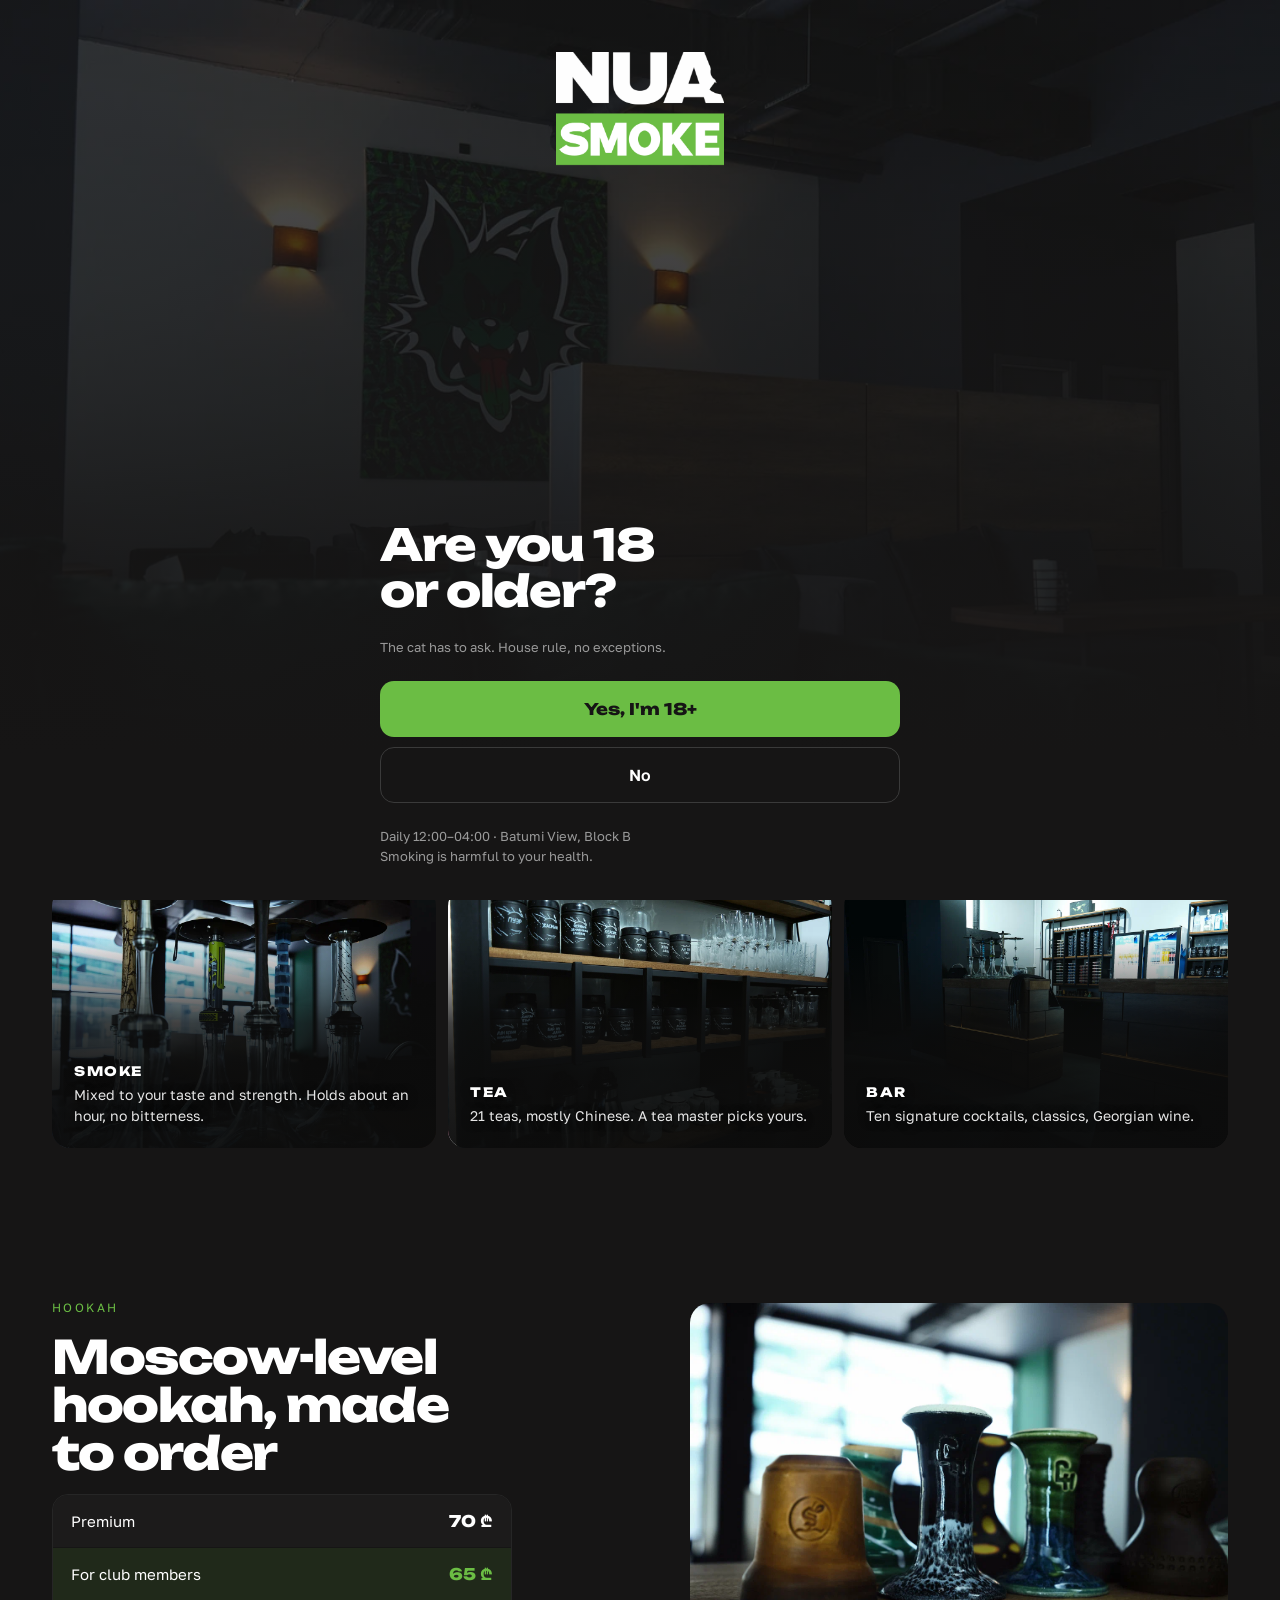
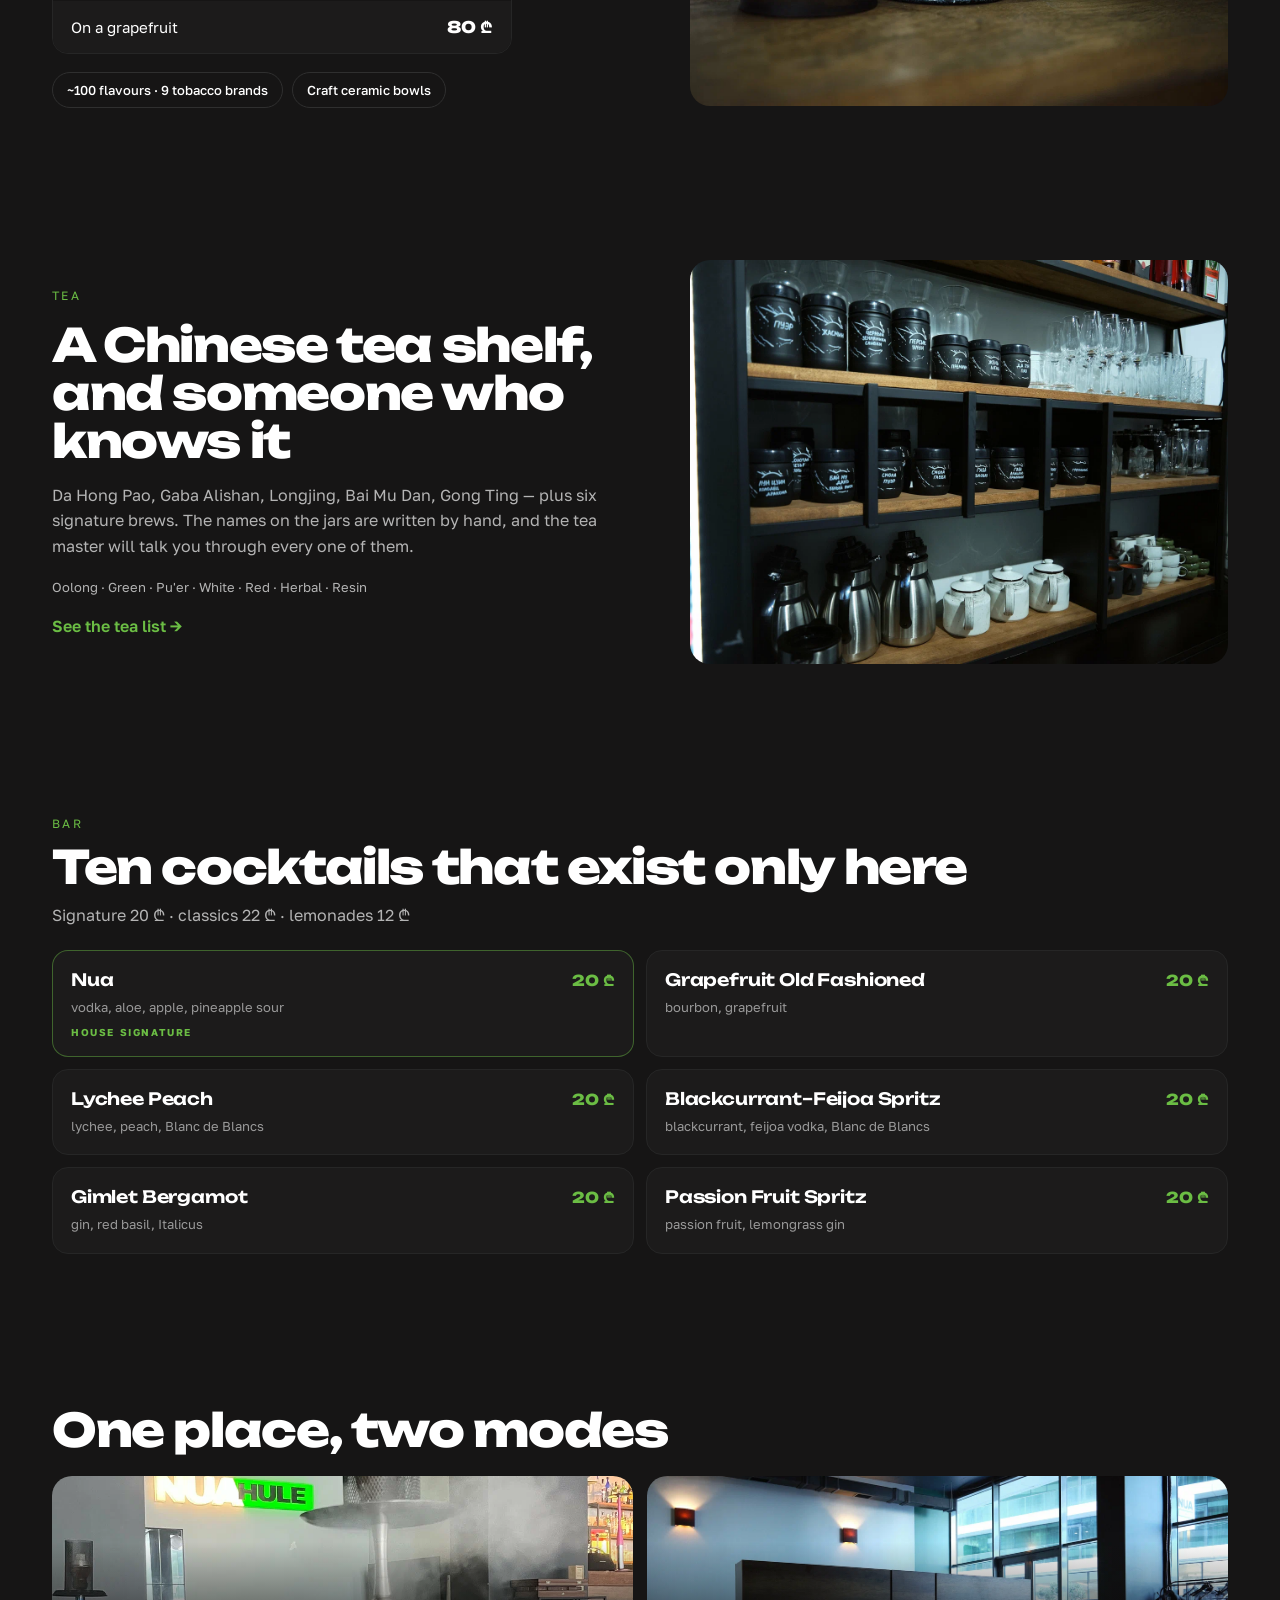
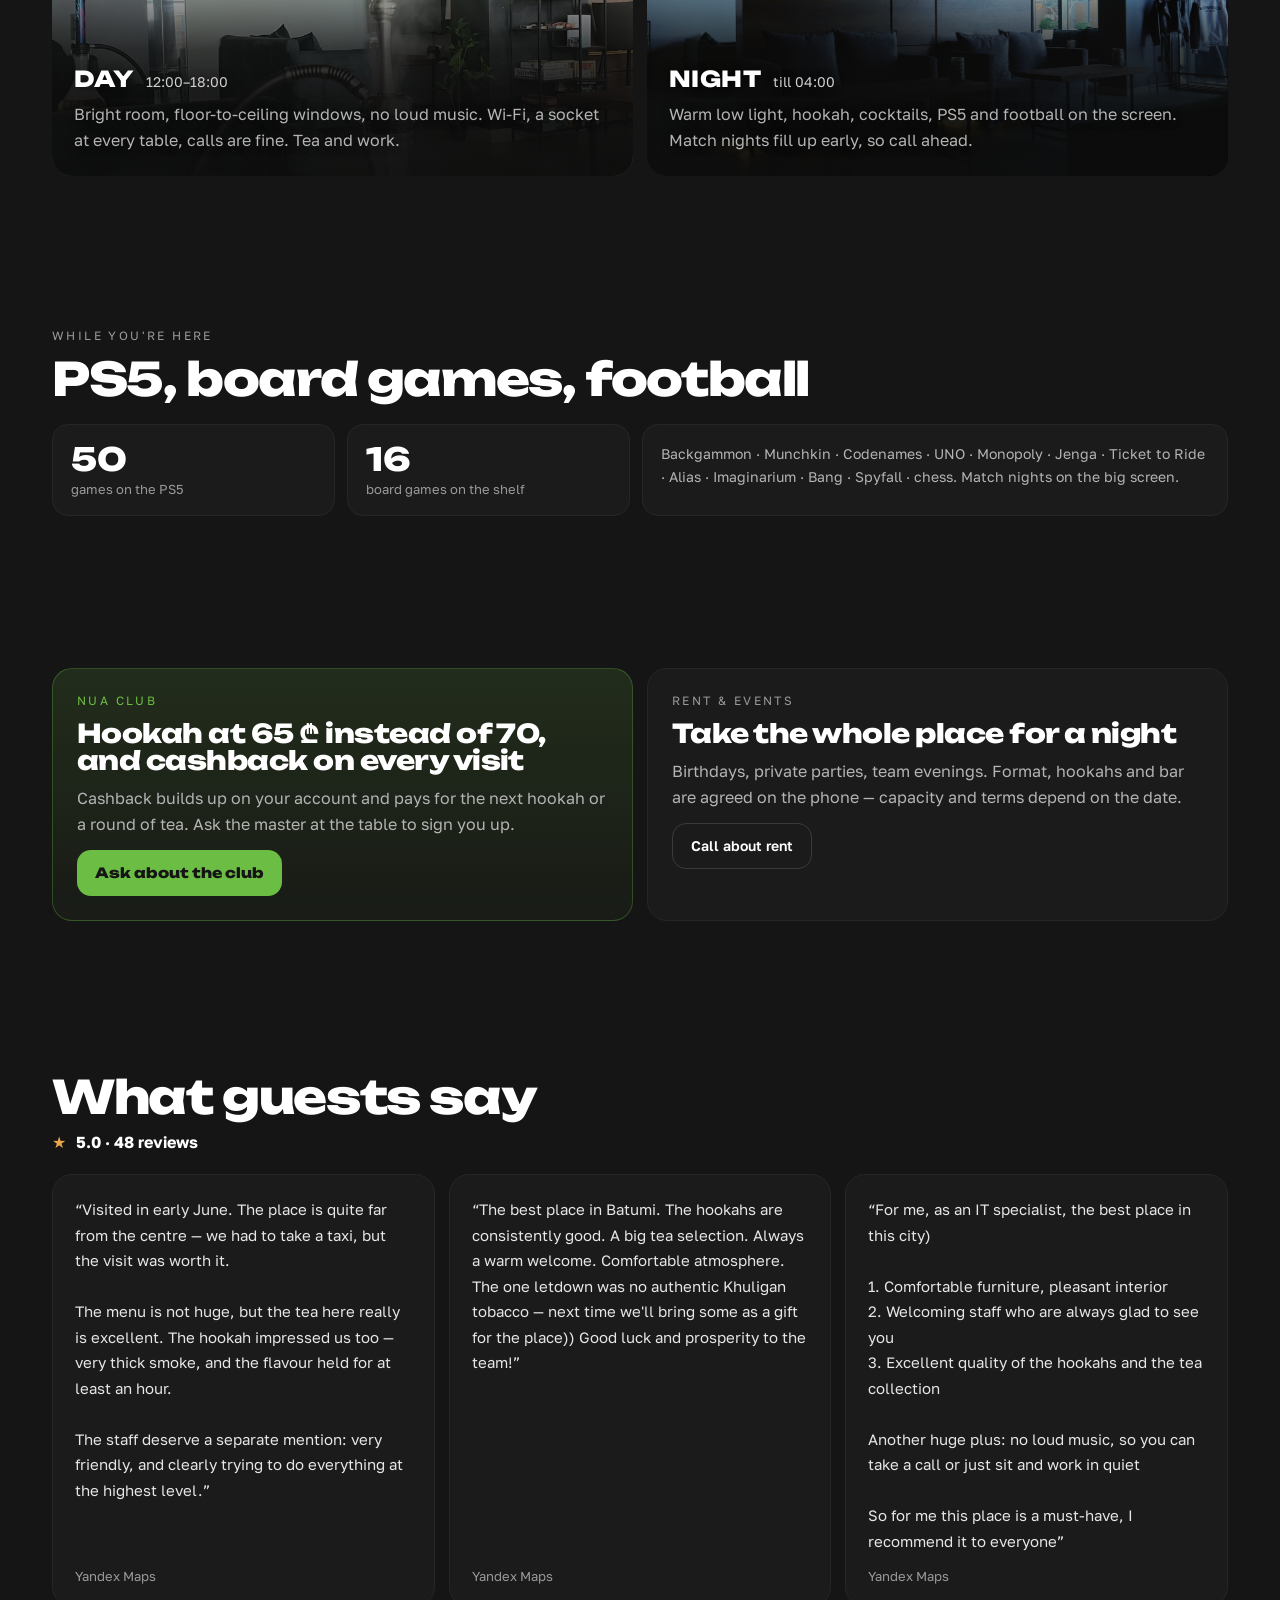
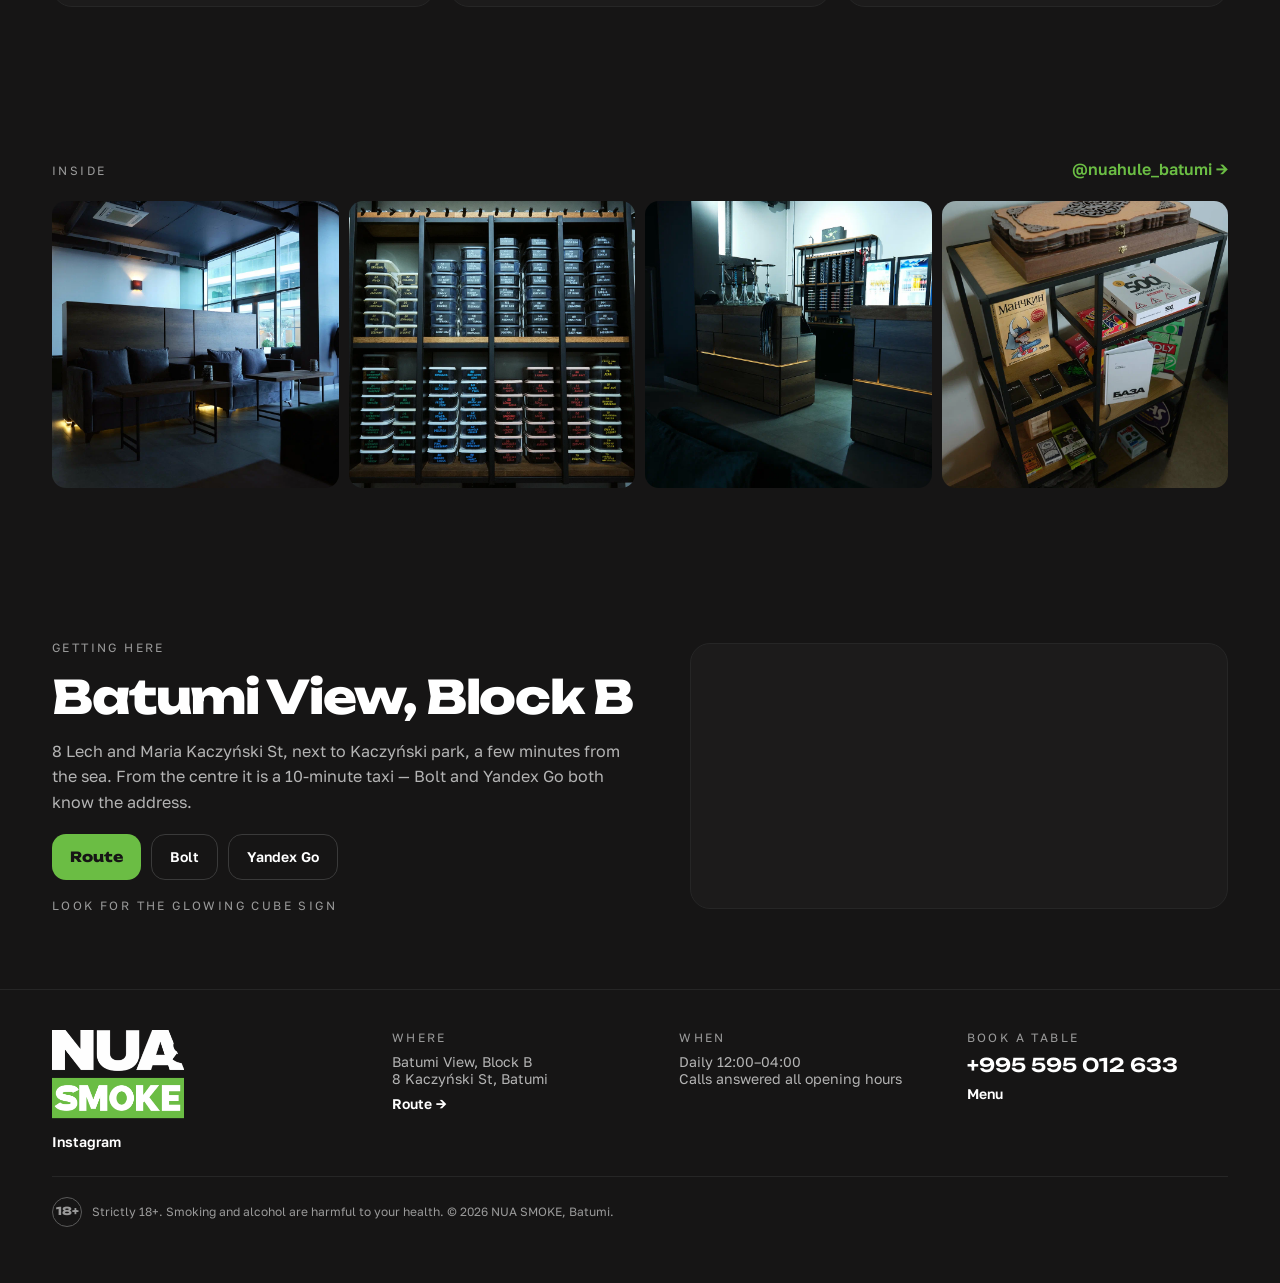
==== index.html @ b9798af2 "NUA SMOKE: бриф, логотип и статический сайт - brief/: бриф для Claude Design (заведение, меню, рефер" ====
<!DOCTYPE html>
<html lang="en">
<head>
<meta charset="utf-8">
<meta name="viewport" content="width=device-width,initial-scale=1">
<title>NUA SMOKE — hookah lounge in Batumi, open till 4 am</title>
<meta name="description" content="Hookah lounge in Batumi: mixes built to your taste, 21 Chinese teas, ten signature cocktails. Daily 12:00–04:00, Batumi View Block B. Tables by phone.">
<link rel="canonical" href="https://REPLACE-WITH-YOUR-PAGES-URL/">
<link rel="alternate" hreflang="en" href="https://REPLACE-WITH-YOUR-PAGES-URL/">
<link rel="alternate" hreflang="ru" href="https://REPLACE-WITH-YOUR-PAGES-URL/ru/">
<link rel="alternate" hreflang="ka" href="https://REPLACE-WITH-YOUR-PAGES-URL/ka/">
<meta property="og:title" content="NUA SMOKE — hookah lounge in Batumi, open till 4 am">
<meta property="og:description" content="Hookah lounge in Batumi: mixes built to your taste, 21 Chinese teas, ten signature cocktails. Daily 12:00–04:00, Batumi View Block B. Tables by phone.">
<meta property="og:image" content="https://REPLACE-WITH-YOUR-PAGES-URL/assets/photos/01-hookahs-lineup.webp">
<meta property="og:type" content="website">
<meta name="theme-color" content="#161515">
<link rel="icon" href="assets/logo/nua-n-monogram.svg">
<link rel="preconnect" href="https://fonts.googleapis.com">
<link rel="preconnect" href="https://fonts.gstatic.com" crossorigin>
<link href="https://fonts.googleapis.com/css2?family=Unbounded:wght@400;600;800&family=Golos+Text:wght@400;500;600;700&family=Noto+Sans+Georgian:wght@400;600;700&display=swap" rel="stylesheet">
<link rel="stylesheet" href="assets/site.css">
</head>
<body><div class="gate" id="gate" role="dialog" aria-modal="true" aria-label="18+">
  <div class="gate__bg"><img src="assets/photos/07-hall-cat-mascot.webp" alt=""></div>
  <div class="gate__top"><img src="assets/logo/nua-smoke-stacked.png" alt="NUA SMOKE"></div>
  <div class="gate__in">
    <h2>Are you 18<br>or older?</h2>
    <div class="gate__note">The cat has to ask. House rule, no exceptions.</div>
    <div class="gate__btns">
      <button class="btn btn--go" id="gate-yes" type="button">Yes, I'm 18+</button>
      <a class="btn btn--ghost" href="https://www.google.com/">No</a>
    </div>
    <div class="gate__note">Daily 12:00–04:00 · Batumi View, Block B<br>Smoking is harmful to your health.</div>
  </div>
</div><header class="hdr"><div class="hdr__in">
  <a href="#top"><img class="hdr__logo" src="assets/logo/nua-smoke-horizontal.png" alt="NUA SMOKE"></a>
  <nav class="nav">
    <a href="#hookah">Hookah</a>
    <a href="#tea">Tea</a>
    <a href="#bar">Bar</a>
    <a href="menu/">Menu</a>
    <a href="#contacts">Contacts</a>
  </nav>
  <div class="row" style="gap:14px">
    <div class="lang"><a href="./" hreflang="en" class="is-on">EN</a><a href="./ru/" hreflang="ru" class="">RU</a><a href="./ka/" hreflang="ka" class="">KA</a></div>
    <a class="btn btn--go btn--sm hdr__call" href="tel:+995595012633">Call to book</a>
  </div>
</div></header>
<main id="top">
  <section class="hero">
    <div class="hero__media">
      <video src="assets/video/smoke2_360p.mp4" poster="assets/photos/01-hookahs-lineup.webp" autoplay muted loop playsinline aria-hidden="true"></video>
    </div>
    <div class="hero__in">
      <span class="badge"><span class="badge__star">★</span>5.0 on Yandex Maps and TripAdvisor · 48 reviews</span>
      <h1>Thick smoke. Real tea.<br><span style="color:#6BBD44">Open till 4 am.</span></h1>
      <p class="hero__sub">Hookah lounge in Batumi, a few minutes from the sea. Daily 12:00–04:00 · Batumi View, Block B.</p>
      <div class="hero__cta">
        <a class="btn btn--go" href="tel:+995595012633">Call to book</a>
        <a class="tel-pill" href="tel:+995595012633">+995 595 012 633</a>
        <a class="btn btn--ghost" href="menu/">See the menu</a>
      </div>
    </div>
  </section>

  <section class="sect"><div class="wrap">
    <div class="sect__head"><div class="eyebrow">Three reasons to cross town</div></div>
    <div class="cards3">
      <a class="card-photo" href="menu/#hookah"><img src="assets/photos/01-hookahs-lineup.webp" alt="Hookahs"><div class="card-photo__kicker">SMOKE</div><div class="card-photo__txt">Mixed to your taste and strength. Holds about an hour, no bitterness.</div></a>
      <a class="card-photo" href="menu/#tea"><img src="assets/photos/05-tea-shelf.webp" alt="Tea shelf"><div class="card-photo__kicker">TEA</div><div class="card-photo__txt">21 teas, mostly Chinese. A tea master picks yours.</div></a>
      <a class="card-photo" href="menu/#ck"><img src="assets/photos/06-bar-counter.webp" alt="Bar"><div class="card-photo__kicker">BAR</div><div class="card-photo__txt">Ten signature cocktails, classics, Georgian wine.</div></a>
    </div>
  </div></section>

  <section class="sect" id="hookah"><div class="wrap"><div class="split">
    <div class="stack" style="gap:18px">
      <div class="eyebrow eyebrow--green">Hookah</div>
      <h2>Moscow-level hookah, made to order</h2>
      <div class="price">
        <div class="price__row"><span>Premium</span><span class="price__val">70 ₾</span></div>
        <div class="price__row price__row--hi"><span>For club members</span><span class="price__val">65 ₾</span></div>
        <div class="price__row"><span>On a grapefruit</span><span class="price__val">80 ₾</span></div>
      </div>
      <div class="facts"><span class="chip">~100 flavours · 9 tobacco brands</span><span class="chip">Craft ceramic bowls</span></div>
    </div>
    <div class="media"><img src="assets/photos/04-bowls.webp" alt="Craft ceramic bowls"></div>
  </div></div></section>

  <section class="sect" id="tea"><div class="wrap"><div class="split split--flip">
    <div class="media"><img src="assets/photos/05-tea-shelf.webp" alt="Chinese tea shelf"></div>
    <div class="stack" style="gap:18px">
      <div class="eyebrow eyebrow--green">Tea</div>
      <h2>A Chinese tea shelf, and someone who knows it</h2>
      <p>Da Hong Pao, Gaba Alishan, Longjing, Bai Mu Dan, Gong Ting — plus six signature brews. The names on the jars are written by hand, and the tea master will talk you through every one of them.</p>
      <div class="factline">Oolong · Green · Pu'er · White · Red · Herbal · Resin</div>
      <a href="menu/#tea" style="font-weight:600">See the tea list →</a>
    </div>
  </div></div></section>

  <section class="sect" id="bar"><div class="wrap">
    <div class="sect__head"><div class="eyebrow eyebrow--green">Bar</div><h2>Ten cocktails that exist only here</h2><p>Signature 20 ₾ · classics 22 ₾ · lemonades 12 ₾</p></div>
    <div class="cocktails">
    <div class="ck ck--hi">
      <div class="ck__top"><div class="ck__name">Nua</div><div class="ck__price">20 ₾</div></div>
      <div class="ck__mix">vodka, aloe, apple, pineapple sour</div><div class="ck__tag">HOUSE SIGNATURE</div>
    </div>
    <div class="ck">
      <div class="ck__top"><div class="ck__name">Grapefruit Old Fashioned</div><div class="ck__price">20 ₾</div></div>
      <div class="ck__mix">bourbon, grapefruit</div>
    </div>
    <div class="ck">
      <div class="ck__top"><div class="ck__name">Lychee Peach</div><div class="ck__price">20 ₾</div></div>
      <div class="ck__mix">lychee, peach, Blanc de Blancs</div>
    </div>
    <div class="ck">
      <div class="ck__top"><div class="ck__name">Blackcurrant–Feijoa Spritz</div><div class="ck__price">20 ₾</div></div>
      <div class="ck__mix">blackcurrant, feijoa vodka, Blanc de Blancs</div>
    </div>
    <div class="ck">
      <div class="ck__top"><div class="ck__name">Gimlet Bergamot</div><div class="ck__price">20 ₾</div></div>
      <div class="ck__mix">gin, red basil, Italicus</div>
    </div>
    <div class="ck">
      <div class="ck__top"><div class="ck__name">Passion Fruit Spritz</div><div class="ck__price">20 ₾</div></div>
      <div class="ck__mix">passion fruit, lemongrass gin</div>
    </div></div>
  </div></section>

  <section class="sect"><div class="wrap">
    <div class="sect__head"><h2>One place, two modes</h2></div>
    <div class="dn">
      <div class="dn__card"><img src="assets/photos/10-hookah-day-smoke.webp" alt="">
        <div class="dn__t"><b>DAY</b><span>12:00–18:00</span></div><p>Bright room, floor-to-ceiling windows, no loud music. Wi-Fi, a socket at every table, calls are fine. Tea and work.</p></div>
      <div class="dn__card"><img src="assets/photos/02-hall-sofas.webp" alt="">
        <div class="dn__t"><b>NIGHT</b><span>till 04:00</span></div><p>Warm low light, hookah, cocktails, PS5 and football on the screen. Match nights fill up early, so call ahead.</p></div>
    </div>
  </div></section>

  <section class="sect"><div class="wrap">
    <div class="sect__head"><div class="eyebrow">While you're here</div><h2>PS5, board games, football</h2></div>
    <div class="stats">
      <div class="stat"><b>50</b><span>games on the PS5</span></div>
      <div class="stat"><b>16</b><span>board games on the shelf</span></div>
      <div class="stat" style="flex:2 1 320px"><p style="font-size:14px">Backgammon · Munchkin · Codenames · UNO · Monopoly · Jenga · Ticket to Ride · Alias · Imaginarium · Bang · Spyfall · chess. Match nights on the big screen.</p></div>
    </div>
  </div></section>

  <section class="sect"><div class="wrap"><div class="duo">
    <div class="panel panel--green">
      <div class="eyebrow eyebrow--green">NUA Club</div>
      <h3>Hookah at 65 ₾ instead of 70, and cashback on every visit</h3><p>Cashback builds up on your account and pays for the next hookah or a round of tea. Ask the master at the table to sign you up.</p>
      <a class="btn btn--go btn--sm" href="tel:+995595012633" style="align-self:flex-start">Ask about the club</a>
    </div>
    <div class="panel">
      <div class="eyebrow">Rent & events</div>
      <h3>Take the whole place for a night</h3><p>Birthdays, private parties, team evenings. Format, hookahs and bar are agreed on the phone — capacity and terms depend on the date.</p>
      <a class="btn btn--ghost btn--sm" href="tel:+995595012633" style="align-self:flex-start">Call about rent</a>
    </div>
  </div></div></section>

  <section class="sect"><div class="wrap">
    <div class="sect__head"><h2>What guests say</h2>
      <div class="row"><span class="badge__star">★</span><b>5.0 · 48 reviews</b></div></div>
    <div class="reviews"><div class="rev"><div class="rev__txt">“Visited in early June. The place is quite far from the centre — we had to take a taxi, but the visit was worth it.<br><br>The menu is not huge, but the tea here really is excellent. The hookah impressed us too — very thick smoke, and the flavour held for at least an hour.<br><br>The staff deserve a separate mention: very friendly, and clearly trying to do everything at the highest level.”</div><div class="rev__src">Yandex Maps</div></div><div class="rev"><div class="rev__txt">“The best place in Batumi. The hookahs are consistently good. A big tea selection. Always a warm welcome. Comfortable atmosphere. The one letdown was no authentic Khuligan tobacco — next time we'll bring some as a gift for the place)) Good luck and prosperity to the team!”</div><div class="rev__src">Yandex Maps</div></div><div class="rev"><div class="rev__txt">“For me, as an IT specialist, the best place in this city)<br><br>1. Comfortable furniture, pleasant interior<br>2. Welcoming staff who are always glad to see you<br>3. Excellent quality of the hookahs and the tea collection<br><br>Another huge plus: no loud music, so you can take a call or just sit and work in quiet<br><br>So for me this place is a must-have, I recommend it to everyone”</div><div class="rev__src">Yandex Maps</div></div></div>
  </div></section>

  <section class="sect"><div class="wrap">
    <div class="sect__head" style="flex-direction:row;justify-content:space-between;align-items:baseline">
      <div class="eyebrow">Inside</div><a href="https://instagram.com/nuahule_batumi" target="_blank" rel="noopener" style="font-weight:600">@nuahule_batumi →</a></div>
    <div class="gal">
      <img src="assets/photos/02-hall-sofas.webp" alt=""><img src="assets/photos/03-tobacco-shelf.webp" alt="">
      <img src="assets/photos/06-bar-counter.webp" alt=""><img src="assets/photos/09-games-shelf.webp" alt="">
    </div>
  </div></section>

  <section class="sect"><div class="wrap"><div class="split">
    <div class="stack" style="gap:18px">
      <div class="eyebrow">Getting here</div><h2>Batumi View, Block B</h2><p>8 Lech and Maria Kaczyński St, next to Kaczyński park, a few minutes from the sea. From the centre it is a 10-minute taxi — Bolt and Yandex Go both know the address.</p>
      <div class="row">
        <a class="btn btn--go btn--sm" href="https://maps.google.com/?q=Batumi+View+Block+B+Lech+and+Maria+Kaczynski+8+Batumi" target="_blank" rel="noopener">Route</a>
        <a class="btn btn--ghost btn--sm" href="https://bolt.eu/" target="_blank" rel="noopener">Bolt</a>
        <a class="btn btn--ghost btn--sm" href="https://taxi.yandex.com/" target="_blank" rel="noopener">Yandex Go</a>
      </div>
      <div class="eyebrow">Look for the glowing cube sign</div>
    </div>
    <div class="map"><iframe src="https://www.google.com/maps?q=41.6412,41.6216&z=16&output=embed" loading="lazy" title="NUA SMOKE map" referrerpolicy="no-referrer-when-downgrade"></iframe></div>
  </div></div></section>
</main>
<footer class="ftr" id="contacts"><div class="wrap">
  <div class="ftr__grid">
    <div class="stack" style="gap:14px">
      <img class="ftr__logo" src="assets/logo/nua-smoke-stacked.png" alt="NUA SMOKE">
      <a href="https://instagram.com/nuahule_batumi" target="_blank" rel="noopener">Instagram</a>
    </div>
    <div class="stack" style="gap:8px"><div class="eyebrow">Where</div><div>Batumi View, Block B<br>8 Kaczyński St, Batumi</div>
      <a href="https://maps.google.com/?q=Batumi+View+Block+B+Lech+and+Maria+Kaczynski+8+Batumi" target="_blank" rel="noopener">Route →</a></div>
    <div class="stack" style="gap:8px"><div class="eyebrow">When</div><div>Daily 12:00–04:00<br>Calls answered all opening hours</div></div>
    <div class="stack" style="gap:8px"><div class="eyebrow">Book a table</div>
      <a href="tel:+995595012633" style="font-family:var(--display);font-size:19px">+995 595 012 633</a>
      <a href="menu/">Menu</a></div>
  </div>
  <div class="ftr__legal"><span class="pill18">18+</span><span>Strictly 18+. Smoking and alcohol are harmful to your health. © 2026 NUA SMOKE, Batumi.</span></div>
</div></footer>
<nav class="callbar">
  <a class="is-go" href="tel:+995595012633">Call</a>
  <a href="menu/">Menu</a>
  <a href="https://maps.google.com/?q=Batumi+View+Block+B+Lech+and+Maria+Kaczynski+8+Batumi" target="_blank" rel="noopener">Route</a>
</nav>
<script type="application/ld+json">{"@context":"https://schema.org","@type":"BarOrPub","name":"NUA SMOKE","image":"https://REPLACE-WITH-YOUR-PAGES-URL/assets/photos/01-hookahs-lineup.webp","telephone":"+995595012633","priceRange":"₾₾","currenciesAccepted":"GEL","smokingAllowed":true,"address":{"@type":"PostalAddress","streetAddress":"Lech and Maria Kaczyński St 8, Batumi View, Block B","addressLocality":"Batumi","addressCountry":"GE"},"geo":{"@type":"GeoCoordinates","latitude":41.6412,"longitude":41.6216},"openingHoursSpecification":[{"@type":"OpeningHoursSpecification","dayOfWeek":["Monday","Tuesday","Wednesday","Thursday","Friday","Saturday","Sunday"],"opens":"12:00","closes":"04:00"}],"aggregateRating":{"@type":"AggregateRating","ratingValue":"5.0","reviewCount":"48"},"sameAs":["https://instagram.com/nuahule_batumi"],"url":"https://REPLACE-WITH-YOUR-PAGES-URL/"}</script>
<script src="assets/site.js"></script>
</body>
</html>
---- assets/site.css ----
:root{
  --bg:#161515; --bg2:#1c1b1b; --ink:#fff; --dim:#b4b4b4; --mute:#9a9a9a;
  --green:#6BBD44; --green-hi:#7ccd52; --amber:#E8A54B; --line:#262626; --line2:#3a3a3a;
  --display:'Unbounded','Noto Sans Georgian',sans-serif;
  --text:'Golos Text','Noto Sans Georgian',sans-serif;
}
*{box-sizing:border-box}
html{scroll-behavior:smooth}
body{margin:0;background:var(--bg);color:var(--ink);font-family:var(--text);-webkit-font-smoothing:antialiased;overflow-x:hidden}
body.is-locked{overflow:hidden}
img,video{display:block;max-width:100%}
a{color:var(--green);text-decoration:none}
a:hover{color:var(--green-hi)}
h1,h2,h3{margin:0;font-family:var(--display);font-weight:800;letter-spacing:-.03em;line-height:1.04;text-wrap:pretty}
h1{font-size:clamp(34px,7.4vw,78px);letter-spacing:-.035em;line-height:.99}
h2{font-size:clamp(27px,4.4vw,46px)}
h3{font-size:clamp(20px,2.4vw,26px);letter-spacing:-.02em}
p{margin:0;line-height:1.6;color:var(--dim);text-wrap:pretty}
.wrap{max-width:1240px;margin:0 auto;padding:0 18px}
.eyebrow{font-size:12px;letter-spacing:.2em;text-transform:uppercase;color:var(--mute)}
.eyebrow--green{color:var(--green)}
.sect{padding:56px 0}
.sect__head{display:flex;flex-direction:column;gap:12px;margin-bottom:22px}
.stack{display:flex;flex-direction:column}
.row{display:flex;align-items:center;gap:10px;flex-wrap:wrap}
.btn{display:inline-flex;align-items:center;justify-content:center;gap:10px;height:54px;padding:0 24px;border:0;border-radius:14px;
  font-family:var(--display);font-weight:800;font-size:15px;white-space:nowrap;cursor:pointer;transition:background .15s,border-color .15s}
.btn--go{background:var(--green);color:#161515}
.btn--go:hover{background:var(--green-hi);color:#161515}
.btn--ghost{background:transparent;border:1px solid var(--line2);color:#fff;font-family:var(--text);font-weight:600;font-size:15px}
.btn--ghost:hover{border-color:var(--mute);color:#fff}
.btn--sm{height:46px;font-size:14px;padding:0 18px}

/* header */
.hdr{position:sticky;top:0;z-index:40;background:rgba(22,21,21,.92);backdrop-filter:blur(14px);border-bottom:1px solid rgba(255,255,255,.07)}
.hdr__in{display:flex;align-items:center;justify-content:space-between;gap:18px;padding:13px 18px;max-width:1240px;margin:0 auto}
.hdr__logo{height:24px;width:auto}
.nav{display:none;gap:22px;font-size:15px;font-weight:600}
.nav a{color:#fff}
.nav a:hover{color:var(--green)}
.lang{display:flex;gap:10px;font-size:12px;font-weight:600;letter-spacing:.08em}
.lang a{color:var(--mute)}
.lang a.is-on{color:#fff}
.hdr__call{display:none}

/* hero */
.hero{position:relative;min-height:78vh;display:flex;align-items:flex-end;overflow:hidden}
.hero__media,.hero__media video,.hero__media img{position:absolute;inset:0;width:100%;height:100%;object-fit:cover}
.hero__media::after{content:"";position:absolute;inset:0;z-index:1;pointer-events:none;
  background:linear-gradient(180deg,rgba(22,21,21,.55) 0%,rgba(22,21,21,.25) 38%,rgba(22,21,21,.92) 88%,#161515 100%)}
.hero__in{position:relative;z-index:2;display:flex;flex-direction:column;gap:18px;padding:120px 18px 44px;max-width:1240px;margin:0 auto;width:100%}
.hero__sub{font-size:clamp(15px,1.4vw,18px);color:#c4c4c4;max-width:56ch;line-height:1.55}
.badge{display:inline-flex;align-items:center;gap:8px;align-self:flex-start;padding:7px 13px;border-radius:999px;
  background:rgba(22,21,21,.72);border:1px solid rgba(255,255,255,.16);font-size:12px;font-weight:600;letter-spacing:.02em}
.badge__star{color:var(--amber)}
.hero__cta{display:flex;flex-wrap:wrap;gap:10px}
.tel-pill{display:inline-flex;align-items:center;justify-content:center;height:54px;padding:0 20px;border-radius:14px;border:1px solid var(--line2);
  color:#fff;font-family:var(--display);font-weight:600;font-size:14px;white-space:nowrap}
.tel-pill:hover{color:#fff;border-color:var(--mute)}

/* entry cards */
.cards3{display:grid;gap:12px;grid-template-columns:1fr}
.card-photo{position:relative;min-height:170px;border-radius:18px;overflow:hidden;display:flex;flex-direction:column;justify-content:flex-end;padding:18px;color:#fff}
.card-photo img{position:absolute;inset:0;z-index:0;width:100%;height:100%;object-fit:cover}
.card-photo::after{content:"";position:absolute;inset:0;z-index:1;pointer-events:none;background:linear-gradient(to top,
  rgba(12,12,12,.96) 0%,rgba(12,12,12,.92) 30%,rgba(12,12,12,.78) 48%,rgba(12,12,12,.42) 64%,rgba(12,12,12,0) 82%)}
.card-photo>*{position:relative;z-index:3}
.card-photo__kicker{font-family:var(--display);font-weight:800;font-size:13px;letter-spacing:.12em;text-shadow:0 1px 10px rgba(0,0,0,.7)}
.card-photo__txt{font-size:14px;line-height:1.45;color:#e6e6e6;margin-top:6px;text-shadow:0 1px 10px rgba(0,0,0,.7)}

/* split blocks */
.split{display:grid;gap:28px;grid-template-columns:1fr;align-items:center}
.media{border-radius:20px;overflow:hidden;background:var(--bg2)}
.media img{width:100%;height:100%;object-fit:cover;aspect-ratio:4/3}
.price{display:flex;flex-direction:column;gap:1px;border:1px solid var(--line);border-radius:16px;overflow:hidden;max-width:460px}
.price__row{display:flex;align-items:center;justify-content:space-between;gap:16px;padding:15px 18px;background:var(--bg2);font-size:15px}
.price__row--hi{background:rgba(107,189,68,.12)}
.price__val{font-family:var(--display);font-weight:800;font-size:16px;white-space:nowrap}
.price__row--hi .price__val{color:var(--green)}
.factline{font-size:13px;line-height:1.6;color:var(--dim);white-space:nowrap;overflow-x:auto}
.facts{display:flex;flex-wrap:wrap;gap:9px}
.chip{padding:9px 14px;border-radius:999px;border:1px solid #2f2f2f;font-size:13px;font-weight:500;white-space:nowrap}

/* bar */
.cocktails{display:grid;gap:12px;grid-template-columns:1fr}
.ck{border-radius:16px;background:var(--bg2);border:1px solid var(--line);padding:18px;display:flex;flex-direction:column;gap:8px}
.ck--hi{border-color:rgba(107,189,68,.45)}
.ck__top{display:flex;align-items:baseline;justify-content:space-between;gap:14px}
.ck__name{font-family:var(--display);font-weight:600;font-size:17px;letter-spacing:-.01em}
.ck__price{font-family:var(--display);font-weight:800;font-size:15px;color:var(--green)}
.ck__mix{font-size:13px;line-height:1.5;color:var(--mute)}
.ck__tag{font-size:10px;letter-spacing:.16em;text-transform:uppercase;color:var(--green);font-weight:700}

/* day / night */
.dn{display:grid;gap:14px;grid-template-columns:1fr}
.dn__card{position:relative;min-height:300px;border-radius:20px;overflow:hidden;display:flex;flex-direction:column;justify-content:flex-end;gap:10px;padding:22px}
.dn__card img{position:absolute;inset:0;z-index:0;width:100%;height:100%;object-fit:cover}
.dn__card::after{content:"";position:absolute;inset:0;z-index:1;pointer-events:none;background:linear-gradient(to top,
  rgba(12,12,12,.96) 0%,rgba(12,12,12,.92) 26%,rgba(12,12,12,.78) 42%,rgba(12,12,12,.42) 58%,rgba(12,12,12,0) 78%)}
.dn__t b,.dn__t span,.dn__card p{text-shadow:0 1px 10px rgba(0,0,0,.7)}
.dn__card>*{position:relative;z-index:3}
.dn__t{display:flex;align-items:baseline;gap:12px}
.dn__t b{font-family:var(--display);font-weight:800;font-size:22px;letter-spacing:.02em}
.dn__t span{font-size:14px;color:#cfcfcf}

/* stats */
.stats{display:flex;gap:12px;flex-wrap:wrap}
.stat{flex:1 1 150px;border-radius:16px;background:var(--bg2);border:1px solid var(--line);padding:18px}
.stat b{display:block;font-family:var(--display);font-weight:800;font-size:32px;line-height:1}
.stat span{display:block;margin-top:6px;font-size:13px;color:var(--mute)}

/* club + rent */
.duo{display:grid;gap:14px;grid-template-columns:1fr}
.panel{border-radius:20px;background:var(--bg2);border:1px solid var(--line);padding:24px;display:flex;flex-direction:column;gap:12px}
.panel--green{background:linear-gradient(180deg,rgba(107,189,68,.14),rgba(107,189,68,.04));border-color:rgba(107,189,68,.3)}

/* reviews */
.reviews{display:grid;gap:14px;grid-template-columns:1fr}
.rev{border-radius:20px;background:var(--bg2);border:1px solid var(--line);padding:22px;display:flex;flex-direction:column;gap:14px}
.rev__txt{font-size:14px;line-height:1.65;color:#e6e6e6}
.rev__src{margin-top:auto;font-size:13px;color:var(--mute)}

/* gallery */
.gal{display:grid;gap:10px;grid-template-columns:repeat(2,1fr)}
.gal img{width:100%;height:100%;aspect-ratio:1/1;object-fit:cover;border-radius:14px}

/* location */
.map{position:relative;border-radius:20px;overflow:hidden;border:1px solid var(--line);min-height:260px;background:var(--bg2)}
.map iframe{width:100%;height:100%;min-height:260px;border:0;filter:grayscale(.3) contrast(1.05) brightness(.85)}

/* footer */
.ftr{border-top:1px solid var(--line);padding:40px 0 120px;font-size:14px;color:var(--dim)}
.ftr__grid{display:grid;gap:26px;grid-template-columns:1fr}
.ftr__logo{width:132px;height:auto}
.ftr a{color:#fff;font-weight:600}
.ftr a:hover{color:var(--green)}
.ftr__legal{display:flex;align-items:center;gap:10px;margin-top:26px;padding-top:20px;border-top:1px solid var(--line);font-size:12px;color:var(--mute);line-height:1.45}
.pill18{display:inline-flex;align-items:center;justify-content:center;min-width:30px;height:30px;border-radius:50%;border:1.5px solid #5A5A5A;
  font-family:var(--display);font-weight:800;font-size:11px;color:var(--mute)}

/* sticky mobile bar */
.callbar{position:fixed;left:0;right:0;bottom:0;z-index:45;display:grid;grid-template-columns:1.3fr 1fr 1fr;gap:8px;padding:10px 12px 14px;
  background:rgba(18,17,17,.94);backdrop-filter:blur(14px);border-top:1px solid var(--line)}
.callbar a{display:flex;align-items:center;justify-content:center;height:52px;border-radius:13px;font-weight:700;font-size:14px;
  border:1px solid var(--line2);color:#fff;font-family:var(--text)}
.callbar a.is-go{background:var(--green);border-color:var(--green);color:#161515;font-family:var(--display);font-weight:800}

/* age gate */
.gate{position:fixed;inset:0;z-index:90;display:none;flex-direction:column;justify-content:space-between;padding:52px 22px 34px;
  background:var(--bg);overflow:hidden}
.gate.is-on{display:flex}
.gate__bg{position:absolute;inset:0}
.gate__bg img{width:100%;height:100%;object-fit:cover;object-position:32% 40%}
.gate__bg::after{content:"";position:absolute;inset:0;background:linear-gradient(180deg,rgba(22,21,21,.72) 0%,rgba(22,21,21,.86) 46%,#161515 84%)}
.gate__in{position:relative;z-index:2;display:flex;flex-direction:column;gap:24px;max-width:520px;margin:0 auto;width:100%}
.gate__top{position:relative;z-index:2;display:flex;justify-content:center}
.gate__top img{width:168px}
.gate h2{font-size:clamp(30px,8vw,44px)}
.gate__note{font-size:13px;line-height:1.5;color:var(--mute)}
.gate__btns{display:flex;flex-direction:column;gap:10px}
.gate__btns .btn{height:56px;font-size:16px}

/* menu page */
.mhead{padding:26px 0 10px}
.wifi{display:flex;align-items:center;justify-content:space-between;gap:14px;border-radius:16px;background:var(--bg2);border:1px solid var(--line);padding:16px 18px}
.wifi__k{font-size:12px;letter-spacing:.16em;text-transform:uppercase;color:var(--mute)}
.wifi__v{font-family:var(--display);font-weight:800;font-size:16px}
.wifi__p{font-size:13px;color:var(--dim)}
.search{display:flex;align-items:center;gap:10px;border-radius:14px;background:var(--bg2);border:1px solid var(--line);padding:0 16px;height:50px;margin-top:12px}
.search input{flex:1;background:transparent;border:0;outline:none;color:#fff;font-family:var(--text);font-size:15px}
.search input::placeholder{color:var(--mute)}
.tabs{position:sticky;top:50px;z-index:30;display:flex;gap:8px;overflow-x:auto;padding:12px 18px;margin:0 -18px;
  background:rgba(22,21,21,.94);backdrop-filter:blur(12px);border-bottom:1px solid var(--line);scrollbar-width:none}
.tabs::-webkit-scrollbar{display:none}
.tabs a{flex:0 0 auto;padding:9px 14px;border-radius:999px;border:1px solid #2f2f2f;color:#fff;font-size:13px;font-weight:600;white-space:nowrap}
.tabs a.is-on{background:#fff;border-color:#fff;color:#161515}
.mcat{padding:34px 0 8px;scroll-margin-top:120px}
.mcat h2{font-size:clamp(24px,3.4vw,34px);margin-bottom:14px}
.mgroup{margin-top:20px}
.mgroup__t{font-size:12px;letter-spacing:.16em;text-transform:uppercase;color:var(--green);margin-bottom:8px}
.items{display:grid;gap:0;grid-template-columns:1fr}
.item{display:flex;align-items:baseline;gap:12px;padding:11px 0;border-bottom:1px solid #201f1f}
.item__n{font-size:15px;font-weight:600}
.item__m{font-size:13px;color:var(--mute);line-height:1.45}
.item__p{margin-left:auto;font-family:var(--display);font-weight:700;font-size:14px;white-space:nowrap}
.item.is-hidden{display:none}
.tags{display:flex;flex-wrap:wrap;gap:8px;margin-top:10px}
.tag{padding:7px 12px;border-radius:999px;border:1px solid rgba(232,165,75,.4);color:var(--amber);font-size:12px}
.mfoot{margin-top:34px;padding:28px 0 40px;border-top:1px solid var(--line);display:flex;flex-direction:column;gap:12px}
.noresult{padding:18px 0;font-size:15px;color:var(--dim);display:none}
.noresult.is-on{display:block}

@media (min-width:720px){
  .wrap,.hdr__in,.hero__in{padding-left:32px;padding-right:32px}
  .sect{padding:76px 0}
  .cards3{grid-template-columns:repeat(3,1fr)}
  .card-photo{min-height:260px;padding:22px}
  .cocktails{grid-template-columns:repeat(2,1fr)}
  .dn{grid-template-columns:1fr 1fr}
  .duo{grid-template-columns:1fr 1fr}
  .reviews{grid-template-columns:repeat(3,1fr)}
  .gal{grid-template-columns:repeat(4,1fr)}
  .split{grid-template-columns:1.05fr .95fr;gap:44px}
  .split--flip .media{order:2}
  .ftr__grid{grid-template-columns:1.2fr 1fr 1fr 1fr}
  .items{grid-template-columns:1fr 1fr;column-gap:44px}
  .tabs{top:51px}
}
@media (min-width:980px){
  .nav{display:flex}
  .hdr__call{display:inline-flex}
  .callbar{display:none}
  .ftr{padding-bottom:56px}
  .rev__txt{font-size:15px;line-height:1.7}
  .tabs{position:static;margin:0;padding:14px 0;background:none;border:0}
}
@media (prefers-reduced-motion:reduce){*{animation:none!important;transition:none!important;scroll-behavior:auto!important}}

@media (max-height:640px) and (max-width:979px){
  .hero{min-height:0}
  .hero__in{padding-top:96px;padding-bottom:96px}
}
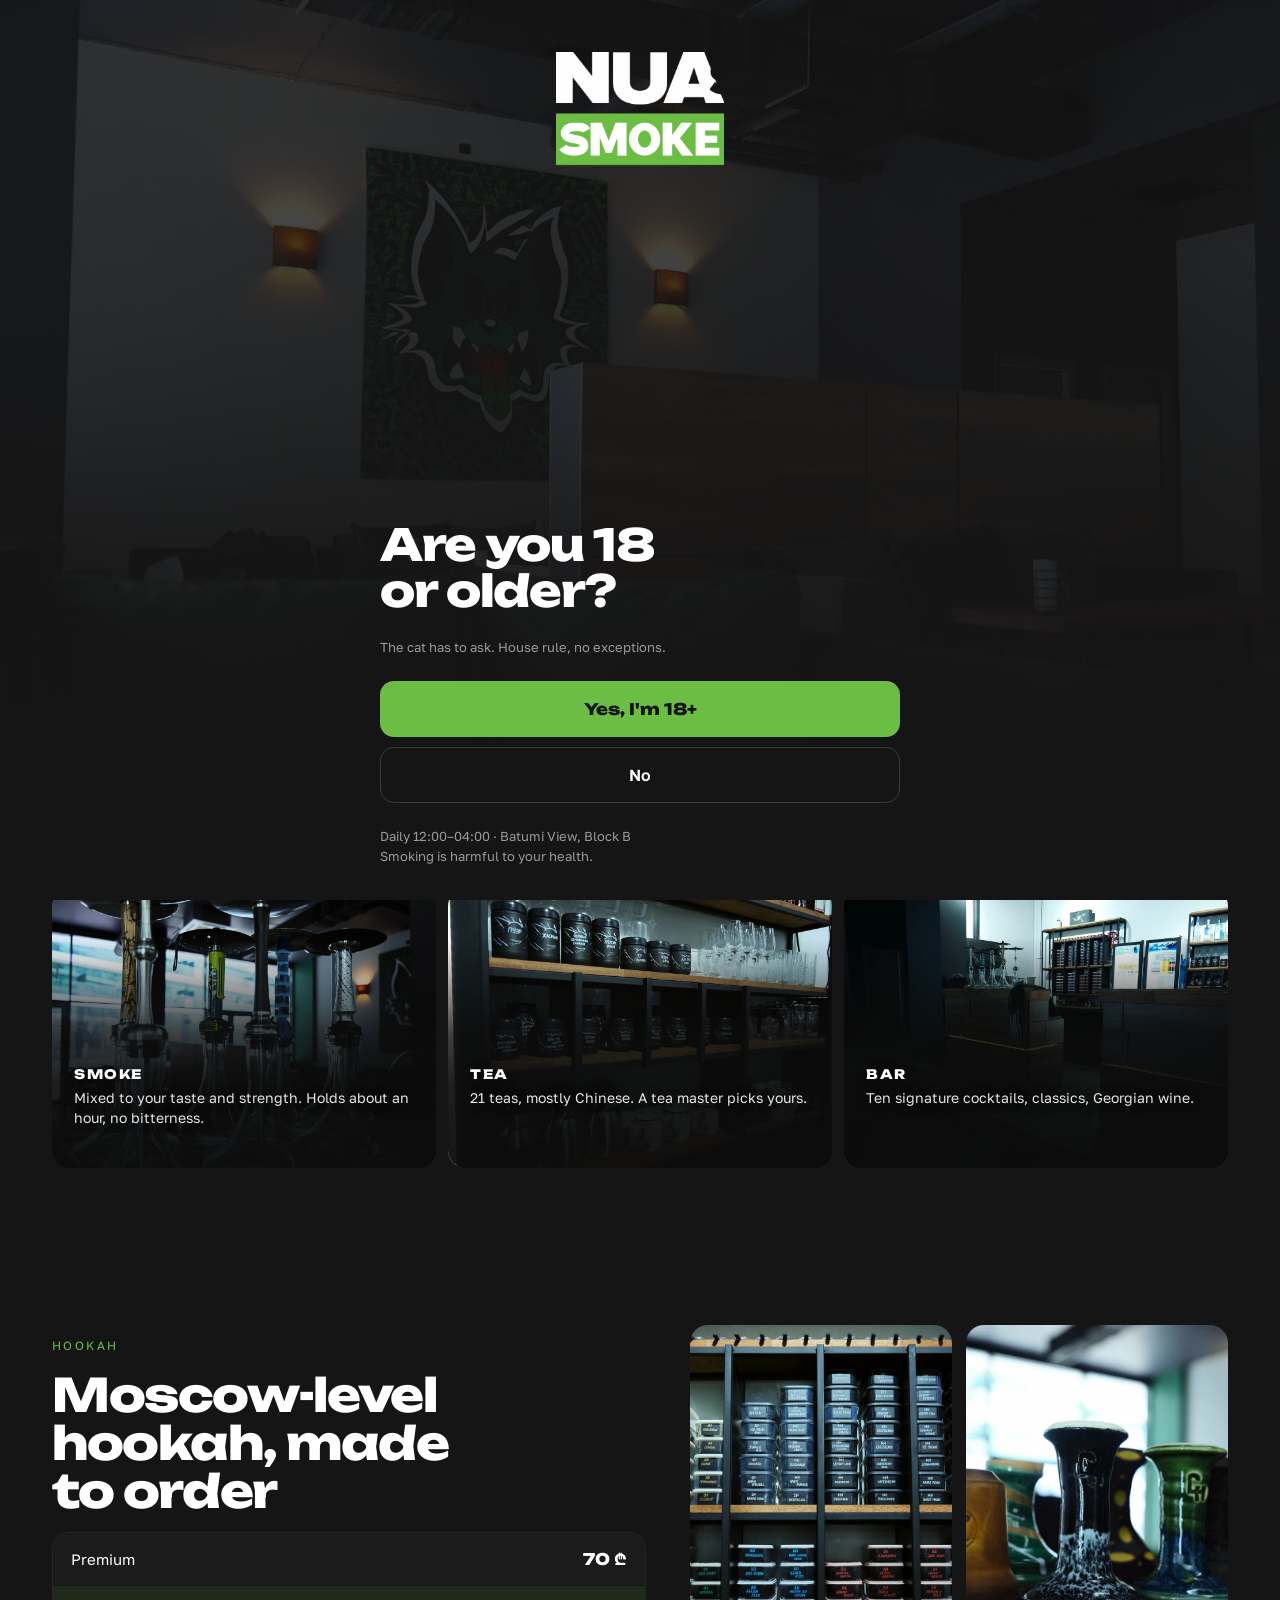
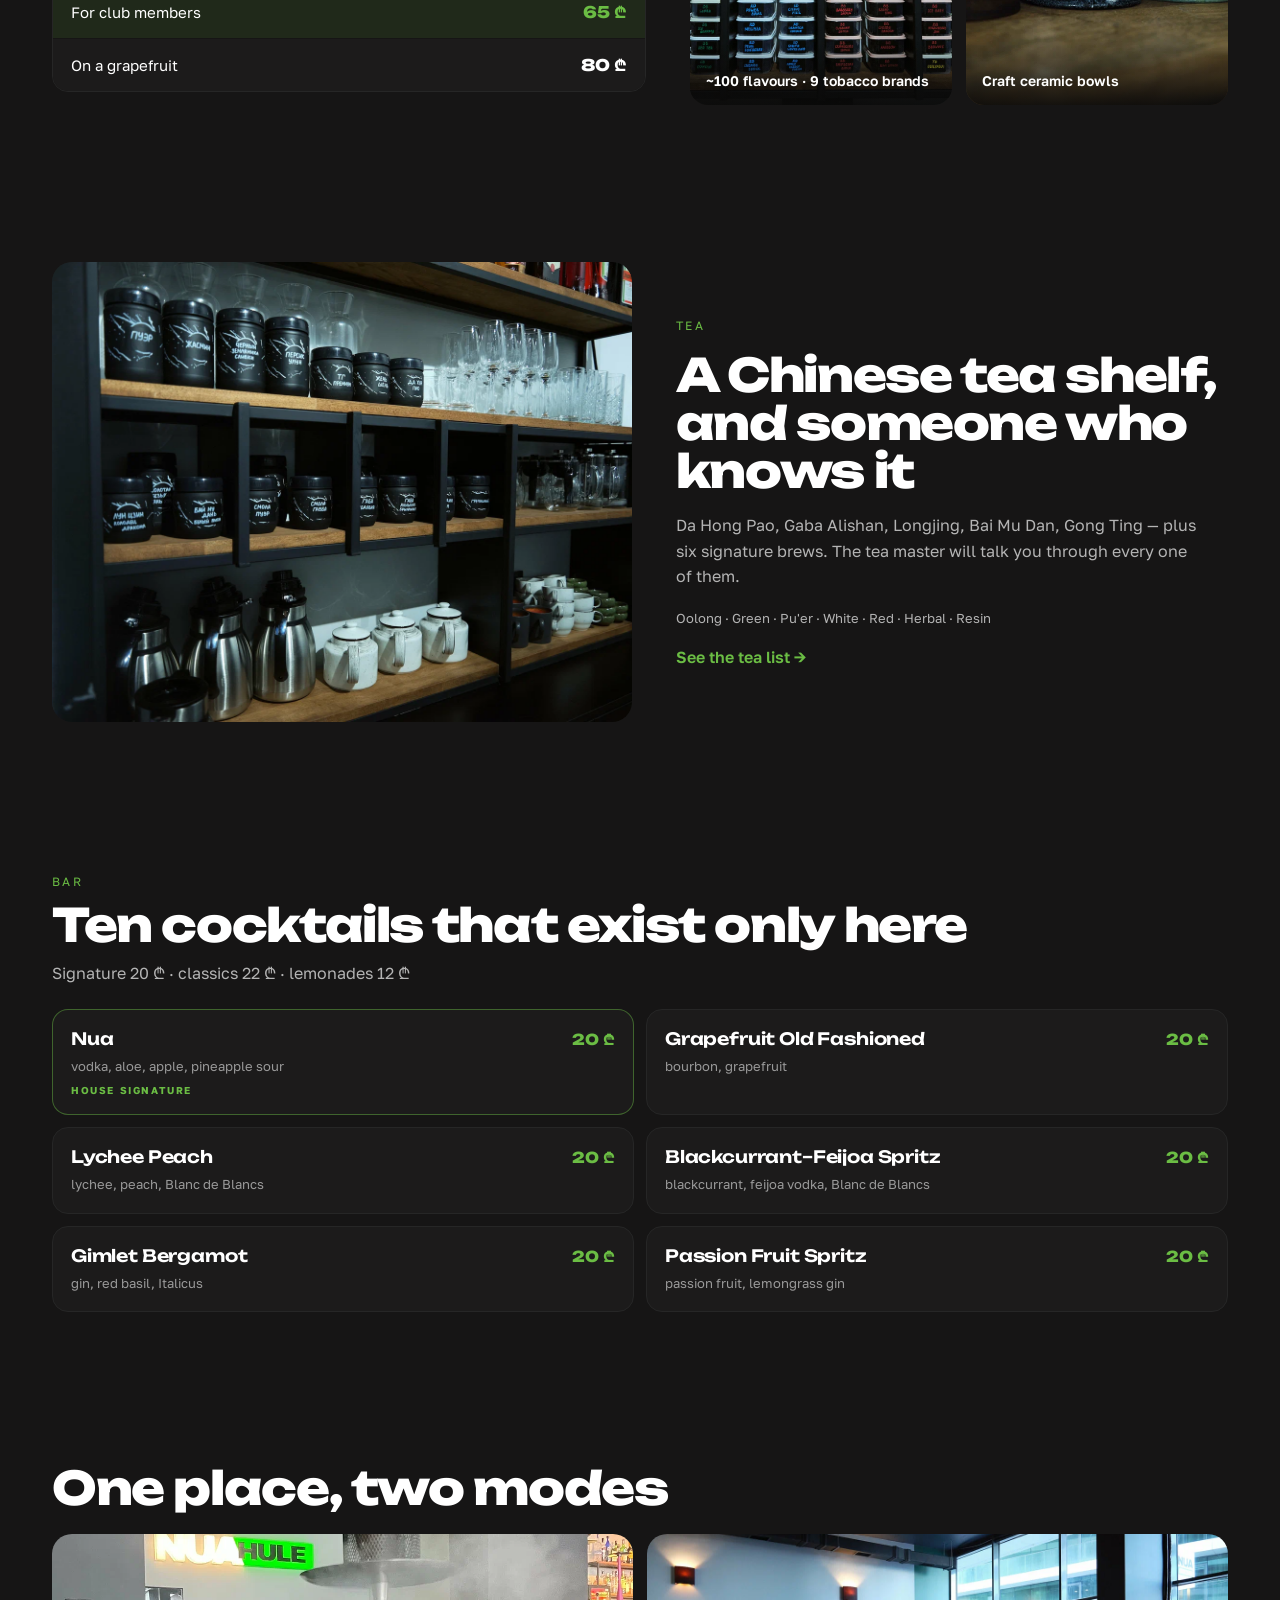
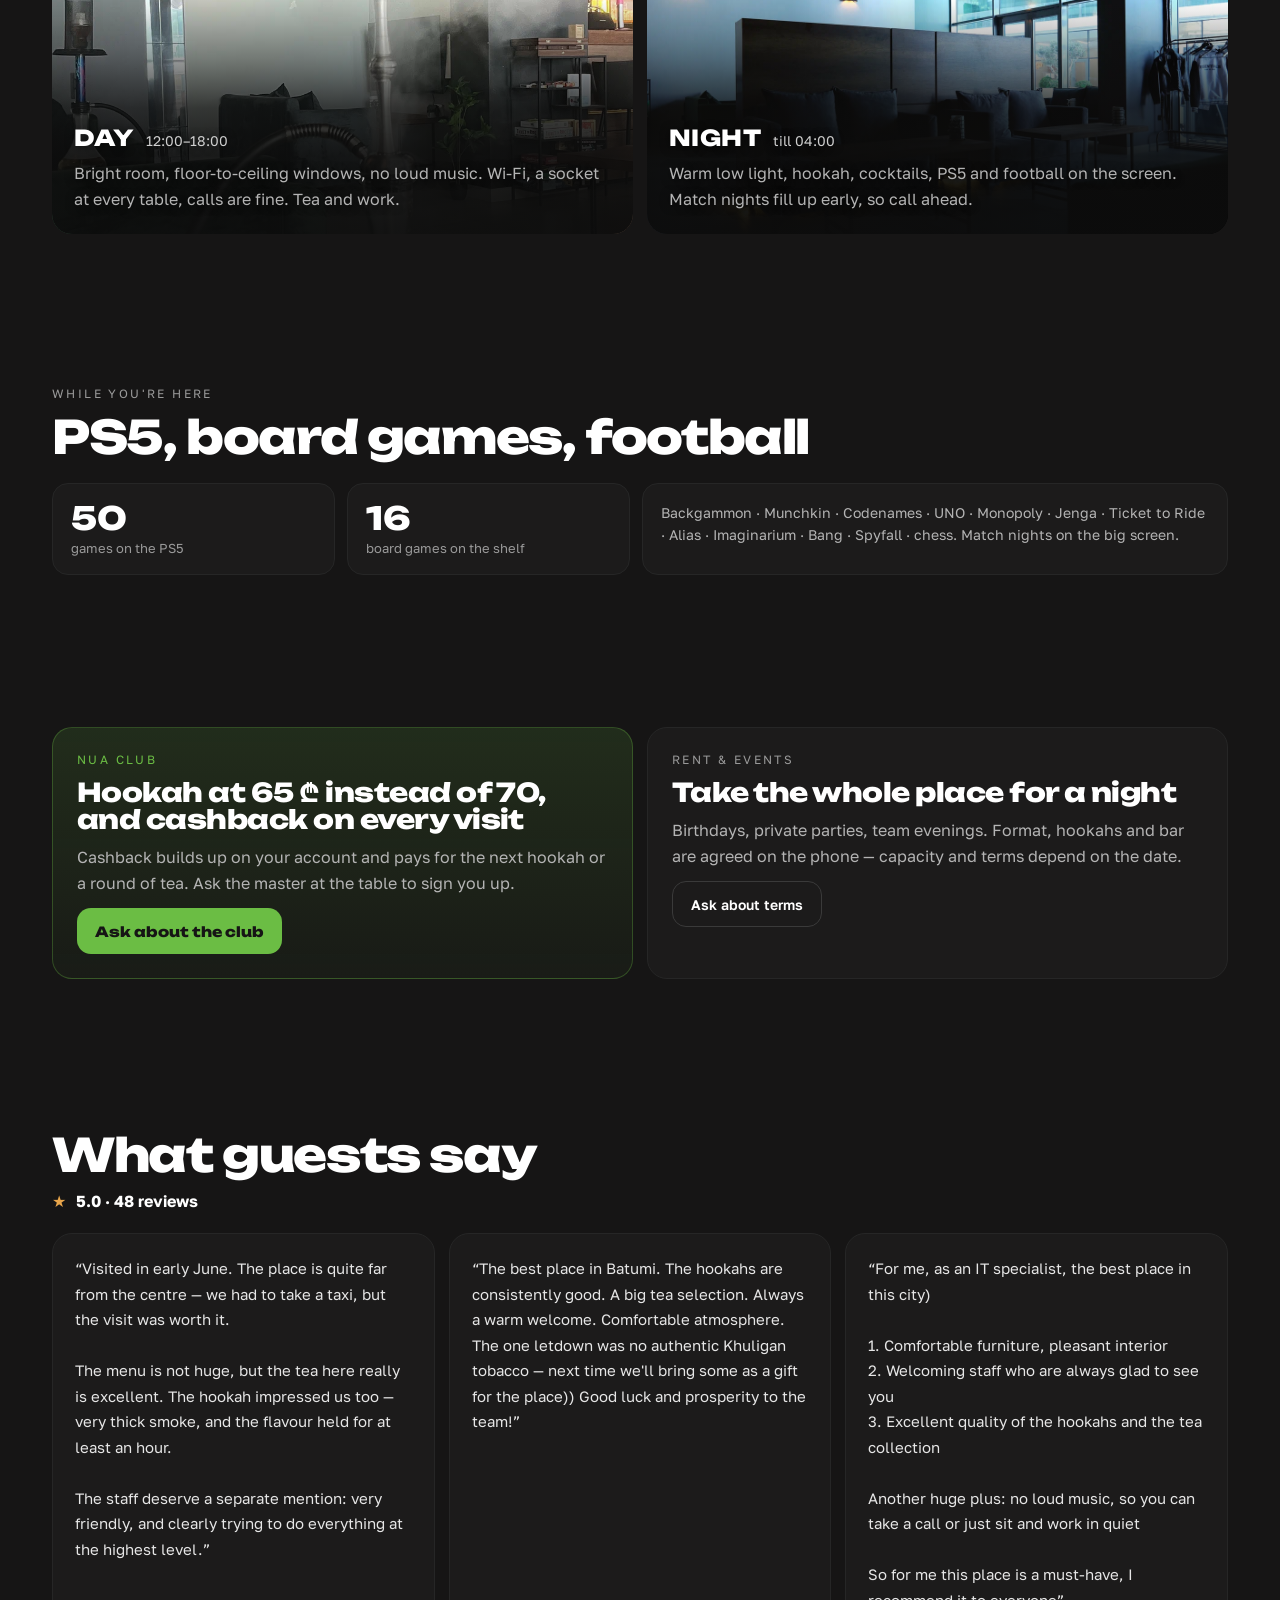
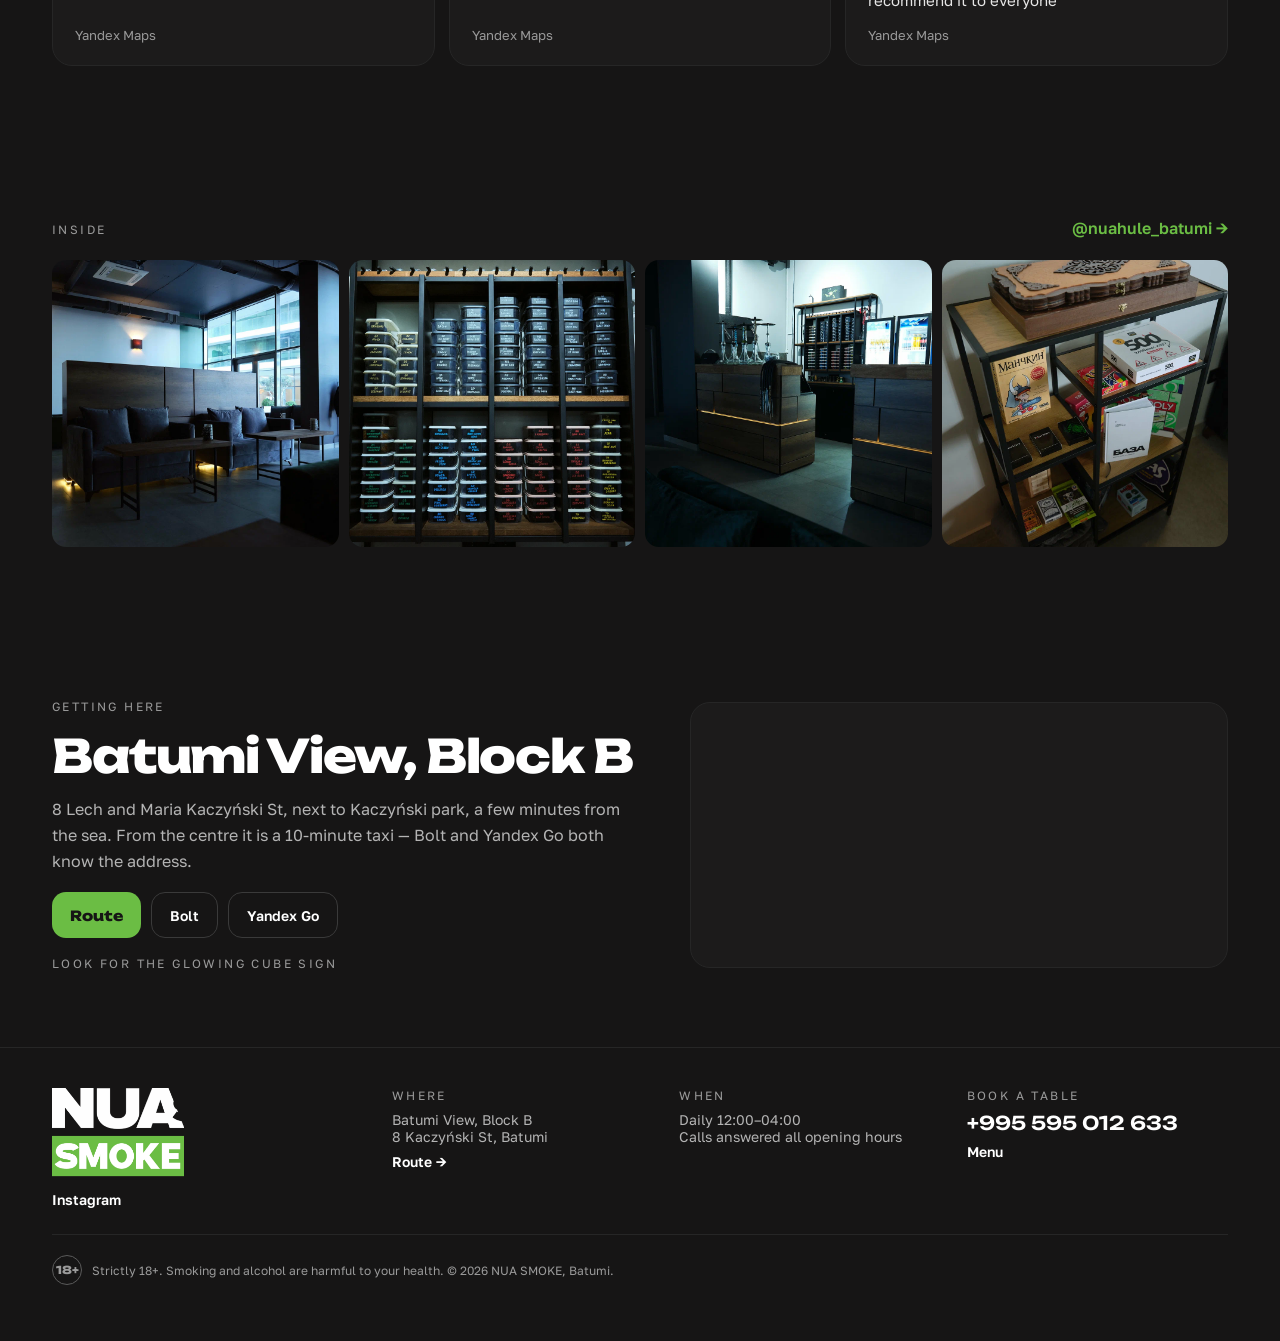
==== commit 76ce4369: "Сайт: мобильная вёрстка, карта, такси и правки текстов - Мобильная версия: вернул отступы у шапки ме" ====
--- a/index.html
+++ b/index.html
@@ -5,13 +5,13 @@
 <meta name="viewport" content="width=device-width,initial-scale=1">
 <title>NUA SMOKE — hookah lounge in Batumi, open till 4 am</title>
 <meta name="description" content="Hookah lounge in Batumi: mixes built to your taste, 21 Chinese teas, ten signature cocktails. Daily 12:00–04:00, Batumi View Block B. Tables by phone.">
-<link rel="canonical" href="https://REPLACE-WITH-YOUR-PAGES-URL/">
-<link rel="alternate" hreflang="en" href="https://REPLACE-WITH-YOUR-PAGES-URL/">
-<link rel="alternate" hreflang="ru" href="https://REPLACE-WITH-YOUR-PAGES-URL/ru/">
-<link rel="alternate" hreflang="ka" href="https://REPLACE-WITH-YOUR-PAGES-URL/ka/">
+<link rel="canonical" href="https://bortman01.github.io/Hookah/">
+<link rel="alternate" hreflang="en" href="https://bortman01.github.io/Hookah/">
+<link rel="alternate" hreflang="ru" href="https://bortman01.github.io/Hookah/ru/">
+<link rel="alternate" hreflang="ka" href="https://bortman01.github.io/Hookah/ka/">
 <meta property="og:title" content="NUA SMOKE — hookah lounge in Batumi, open till 4 am">
 <meta property="og:description" content="Hookah lounge in Batumi: mixes built to your taste, 21 Chinese teas, ten signature cocktails. Daily 12:00–04:00, Batumi View Block B. Tables by phone.">
-<meta property="og:image" content="https://REPLACE-WITH-YOUR-PAGES-URL/assets/photos/01-hookahs-lineup.webp">
+<meta property="og:image" content="https://bortman01.github.io/Hookah/assets/photos/01-hookahs-lineup.webp">
 <meta property="og:type" content="website">
 <meta name="theme-color" content="#161515">
 <link rel="icon" href="assets/logo/nua-n-monogram.svg">
@@ -38,8 +38,8 @@
     <a href="#hookah">Hookah</a>
     <a href="#tea">Tea</a>
     <a href="#bar">Bar</a>
+    <a href="#contacts">Contacts</a>
     <a href="menu/">Menu</a>
-    <a href="#contacts">Contacts</a>
   </nav>
   <div class="row" style="gap:14px">
     <div class="lang"><a href="./" hreflang="en" class="is-on">EN</a><a href="./ru/" hreflang="ru" class="">RU</a><a href="./ka/" hreflang="ka" class="">KA</a></div>
@@ -72,29 +72,27 @@
     </div>
   </div></section>
 
-  <section class="sect" id="hookah"><div class="wrap"><div class="split">
-    <div class="stack" style="gap:18px">
-      <div class="eyebrow eyebrow--green">Hookah</div>
-      <h2>Moscow-level hookah, made to order</h2>
-      <div class="price">
+  <section class="sect" id="hookah"><div class="wrap"><div class="feat feat--hookah">
+    <div class="eyebrow eyebrow--green feat__eye">Hookah</div>
+    <h2 class="feat__h">Moscow-level hookah, made to order</h2>
+    <div class="tiles">
+      <figure class="tile"><img src="assets/photos/03-tobacco-shelf.webp" alt="Tobacco shelf with hand-written labels" loading="lazy"><figcaption>~100 flavours · 9 tobacco brands</figcaption></figure>
+      <figure class="tile"><img src="assets/photos/04-bowls.webp" alt="Craft ceramic bowls" loading="lazy"><figcaption>Craft ceramic bowls</figcaption></figure>
+    </div>
+    <div class="price feat__price">
         <div class="price__row"><span>Premium</span><span class="price__val">70 ₾</span></div>
         <div class="price__row price__row--hi"><span>For club members</span><span class="price__val">65 ₾</span></div>
         <div class="price__row"><span>On a grapefruit</span><span class="price__val">80 ₾</span></div>
       </div>
-      <div class="facts"><span class="chip">~100 flavours · 9 tobacco brands</span><span class="chip">Craft ceramic bowls</span></div>
-    </div>
-    <div class="media"><img src="assets/photos/04-bowls.webp" alt="Craft ceramic bowls"></div>
-  </div></div></section>
-
-  <section class="sect" id="tea"><div class="wrap"><div class="split split--flip">
-    <div class="media"><img src="assets/photos/05-tea-shelf.webp" alt="Chinese tea shelf"></div>
-    <div class="stack" style="gap:18px">
-      <div class="eyebrow eyebrow--green">Tea</div>
-      <h2>A Chinese tea shelf, and someone who knows it</h2>
-      <p>Da Hong Pao, Gaba Alishan, Longjing, Bai Mu Dan, Gong Ting — plus six signature brews. The names on the jars are written by hand, and the tea master will talk you through every one of them.</p>
-      <div class="factline">Oolong · Green · Pu'er · White · Red · Herbal · Resin</div>
-      <a href="menu/#tea" style="font-weight:600">See the tea list →</a>
-    </div>
+  </div></div></section>
+
+  <section class="sect" id="tea"><div class="wrap"><div class="feat feat--tea">
+    <div class="eyebrow eyebrow--green feat__eye">Tea</div>
+    <h2 class="feat__h">A Chinese tea shelf, and someone who knows it</h2>
+    <div class="media feat__media"><img src="assets/photos/05-tea-shelf.webp" alt="Chinese tea shelf" loading="lazy"></div>
+    <div class="factline feat__line">Oolong · Green · Pu'er · White · Red · Herbal · Resin</div>
+    <p class="feat__p">Da Hong Pao, Gaba Alishan, Longjing, Bai Mu Dan, Gong Ting — plus six signature brews. The tea master will talk you through every one of them.</p>
+    <a class="feat__link" href="menu/#tea" style="font-weight:600">See the tea list →</a>
   </div></div></section>
 
   <section class="sect" id="bar"><div class="wrap">
@@ -154,7 +152,7 @@
     <div class="panel">
       <div class="eyebrow">Rent & events</div>
       <h3>Take the whole place for a night</h3><p>Birthdays, private parties, team evenings. Format, hookahs and bar are agreed on the phone — capacity and terms depend on the date.</p>
-      <a class="btn btn--ghost btn--sm" href="tel:+995595012633" style="align-self:flex-start">Call about rent</a>
+      <a class="btn btn--ghost btn--sm" href="tel:+995595012633" style="align-self:flex-start">Ask about terms</a>
     </div>
   </div></div></section>
 
@@ -177,13 +175,13 @@
     <div class="stack" style="gap:18px">
       <div class="eyebrow">Getting here</div><h2>Batumi View, Block B</h2><p>8 Lech and Maria Kaczyński St, next to Kaczyński park, a few minutes from the sea. From the centre it is a 10-minute taxi — Bolt and Yandex Go both know the address.</p>
       <div class="row">
-        <a class="btn btn--go btn--sm" href="https://maps.google.com/?q=Batumi+View+Block+B+Lech+and+Maria+Kaczynski+8+Batumi" target="_blank" rel="noopener">Route</a>
-        <a class="btn btn--ghost btn--sm" href="https://bolt.eu/" target="_blank" rel="noopener">Bolt</a>
-        <a class="btn btn--ghost btn--sm" href="https://taxi.yandex.com/" target="_blank" rel="noopener">Yandex Go</a>
+        <a class="btn btn--go btn--sm" href="https://www.google.com/maps/dir/?api=1&amp;destination=Nuahule+Smoke+Batumi&amp;destination_place_id=ChIJ7ZgDi6uFZ0ARDMnWfTGJ0kk" target="_blank" rel="noopener">Route</a>
+        <a class="btn btn--ghost btn--sm" href="https://bolt.sng.link/Epy3j/o5l4/8p88" target="_blank" rel="noopener" data-copy-go="Batumi View, Block B, 8 Lech and Maria Kaczyński St, Batumi" data-copied="Address copied">Bolt</a>
+        <a class="btn btn--ghost btn--sm" href="https://3.redirect.appmetrica.yandex.com/route?end-lat=41.62292&amp;end-lon=41.5934384&amp;ref=nuasmoke&amp;appmetrica_tracking_id=25395763362139037" target="_blank" rel="noopener">Yandex Go</a>
       </div>
       <div class="eyebrow">Look for the glowing cube sign</div>
     </div>
-    <div class="map"><iframe src="https://www.google.com/maps?q=41.6412,41.6216&z=16&output=embed" loading="lazy" title="NUA SMOKE map" referrerpolicy="no-referrer-when-downgrade"></iframe></div>
+    <div class="map"><iframe src="https://www.google.com/maps?q=Nuahule+Smoke,+8+Lech+and+Maria+Kaczy%C5%84ski+St,+Batumi&amp;z=17&amp;output=embed" loading="lazy" title="NUA SMOKE map" referrerpolicy="no-referrer-when-downgrade"></iframe></div>
   </div></div></section>
 </main>
 <footer class="ftr" id="contacts"><div class="wrap">
@@ -193,7 +191,7 @@
       <a href="https://instagram.com/nuahule_batumi" target="_blank" rel="noopener">Instagram</a>
     </div>
     <div class="stack" style="gap:8px"><div class="eyebrow">Where</div><div>Batumi View, Block B<br>8 Kaczyński St, Batumi</div>
-      <a href="https://maps.google.com/?q=Batumi+View+Block+B+Lech+and+Maria+Kaczynski+8+Batumi" target="_blank" rel="noopener">Route →</a></div>
+      <a href="https://www.google.com/maps/dir/?api=1&amp;destination=Nuahule+Smoke+Batumi&amp;destination_place_id=ChIJ7ZgDi6uFZ0ARDMnWfTGJ0kk" target="_blank" rel="noopener">Route →</a></div>
     <div class="stack" style="gap:8px"><div class="eyebrow">When</div><div>Daily 12:00–04:00<br>Calls answered all opening hours</div></div>
     <div class="stack" style="gap:8px"><div class="eyebrow">Book a table</div>
       <a href="tel:+995595012633" style="font-family:var(--display);font-size:19px">+995 595 012 633</a>
@@ -204,9 +202,9 @@
 <nav class="callbar">
   <a class="is-go" href="tel:+995595012633">Call</a>
   <a href="menu/">Menu</a>
-  <a href="https://maps.google.com/?q=Batumi+View+Block+B+Lech+and+Maria+Kaczynski+8+Batumi" target="_blank" rel="noopener">Route</a>
+  <a href="https://www.google.com/maps/dir/?api=1&amp;destination=Nuahule+Smoke+Batumi&amp;destination_place_id=ChIJ7ZgDi6uFZ0ARDMnWfTGJ0kk" target="_blank" rel="noopener">Route</a>
 </nav>
-<script type="application/ld+json">{"@context":"https://schema.org","@type":"BarOrPub","name":"NUA SMOKE","image":"https://REPLACE-WITH-YOUR-PAGES-URL/assets/photos/01-hookahs-lineup.webp","telephone":"+995595012633","priceRange":"₾₾","currenciesAccepted":"GEL","smokingAllowed":true,"address":{"@type":"PostalAddress","streetAddress":"Lech and Maria Kaczyński St 8, Batumi View, Block B","addressLocality":"Batumi","addressCountry":"GE"},"geo":{"@type":"GeoCoordinates","latitude":41.6412,"longitude":41.6216},"openingHoursSpecification":[{"@type":"OpeningHoursSpecification","dayOfWeek":["Monday","Tuesday","Wednesday","Thursday","Friday","Saturday","Sunday"],"opens":"12:00","closes":"04:00"}],"aggregateRating":{"@type":"AggregateRating","ratingValue":"5.0","reviewCount":"48"},"sameAs":["https://instagram.com/nuahule_batumi"],"url":"https://REPLACE-WITH-YOUR-PAGES-URL/"}</script>
+<script type="application/ld+json">{"@context":"https://schema.org","@type":"BarOrPub","name":"NUA SMOKE","image":"https://bortman01.github.io/Hookah/assets/photos/01-hookahs-lineup.webp","telephone":"+995595012633","priceRange":"₾₾","currenciesAccepted":"GEL","smokingAllowed":true,"address":{"@type":"PostalAddress","streetAddress":"Lech and Maria Kaczyński St 8, Batumi View, Block B","addressLocality":"Batumi","addressCountry":"GE"},"geo":{"@type":"GeoCoordinates","latitude":41.62292,"longitude":41.5934384},"openingHoursSpecification":[{"@type":"OpeningHoursSpecification","dayOfWeek":["Monday","Tuesday","Wednesday","Thursday","Friday","Saturday","Sunday"],"opens":"12:00","closes":"04:00"}],"aggregateRating":{"@type":"AggregateRating","ratingValue":"5.0","reviewCount":"48"},"sameAs":["https://instagram.com/nuahule_batumi"],"url":"https://bortman01.github.io/Hookah/"}</script>
 <script src="assets/site.js"></script>
 </body>
 </html>
--- a/assets/site.css
+++ b/assets/site.css
@@ -6,7 +6,7 @@
 }
 *{box-sizing:border-box}
 html{scroll-behavior:smooth}
-body{margin:0;background:var(--bg);color:var(--ink);font-family:var(--text);-webkit-font-smoothing:antialiased;overflow-x:hidden}
+body{margin:0;background:var(--bg);color:var(--ink);font-family:var(--text);-webkit-font-smoothing:antialiased;overflow-x:hidden;overflow-x:clip}
 body.is-locked{overflow:hidden}
 img,video{display:block;max-width:100%}
 a{color:var(--green);text-decoration:none}
@@ -69,7 +69,8 @@
 .card-photo__txt{font-size:14px;line-height:1.45;color:#e6e6e6;margin-top:6px;text-shadow:0 1px 10px rgba(0,0,0,.7)}
 
 /* split blocks */
-.split{display:grid;gap:28px;grid-template-columns:1fr;align-items:center}
+.split{display:grid;gap:28px;grid-template-columns:minmax(0,1fr);align-items:center}
+.split>*{min-width:0}
 .media{border-radius:20px;overflow:hidden;background:var(--bg2)}
 .media img{width:100%;height:100%;object-fit:cover;aspect-ratio:4/3}
 .price{display:flex;flex-direction:column;gap:1px;border:1px solid var(--line);border-radius:16px;overflow:hidden;max-width:460px}
@@ -80,6 +81,18 @@
 .factline{font-size:13px;line-height:1.6;color:var(--dim);white-space:nowrap;overflow-x:auto}
 .facts{display:flex;flex-wrap:wrap;gap:9px}
 .chip{padding:9px 14px;border-radius:999px;border:1px solid #2f2f2f;font-size:13px;font-weight:500;white-space:nowrap}
+
+/* hookah + tea feature blocks: mobile = DOM order, desktop = grid areas */
+.feat{display:grid;grid-template-columns:minmax(0,1fr);gap:18px}
+.feat>*{min-width:0}
+.feat>a{justify-self:start}
+.feat .price{max-width:none}
+.feat--tea .media img{aspect-ratio:auto;height:200px;object-position:50% 45%}
+.tiles{display:grid;grid-template-columns:repeat(2,minmax(0,1fr));gap:10px}
+.tile{position:relative;height:150px;margin:0;border-radius:16px;overflow:hidden;background:var(--bg2)}
+.tile img{width:100%;height:100%;object-fit:cover}
+.tile figcaption{position:absolute;left:0;right:0;bottom:0;padding:22px 12px 10px;font-size:12px;font-weight:600;line-height:1.35;color:#fff;
+  background:linear-gradient(180deg,transparent,rgba(10,10,10,.88))}
 
 /* bar */
 .cocktails{display:grid;gap:12px;grid-template-columns:1fr}
@@ -161,7 +174,7 @@
 .gate__btns .btn{height:56px;font-size:16px}
 
 /* menu page */
-.mhead{padding:26px 0 10px}
+.mhead{padding-top:26px;padding-bottom:10px}
 .wifi{display:flex;align-items:center;justify-content:space-between;gap:14px;border-radius:16px;background:var(--bg2);border:1px solid var(--line);padding:16px 18px}
 .wifi__k{font-size:12px;letter-spacing:.16em;text-transform:uppercase;color:var(--mute)}
 .wifi__v{font-family:var(--display);font-weight:800;font-size:16px}
@@ -169,7 +182,7 @@
 .search{display:flex;align-items:center;gap:10px;border-radius:14px;background:var(--bg2);border:1px solid var(--line);padding:0 16px;height:50px;margin-top:12px}
 .search input{flex:1;background:transparent;border:0;outline:none;color:#fff;font-family:var(--text);font-size:15px}
 .search input::placeholder{color:var(--mute)}
-.tabs{position:sticky;top:50px;z-index:30;display:flex;gap:8px;overflow-x:auto;padding:12px 18px;margin:0 -18px;
+.tabs{position:sticky;top:50px;z-index:30;display:flex;gap:8px;overflow-x:auto;padding:12px 18px;margin:0;
   background:rgba(22,21,21,.94);backdrop-filter:blur(12px);border-bottom:1px solid var(--line);scrollbar-width:none}
 .tabs::-webkit-scrollbar{display:none}
 .tabs a{flex:0 0 auto;padding:9px 14px;border-radius:999px;border:1px solid #2f2f2f;color:#fff;font-size:13px;font-weight:600;white-space:nowrap}
@@ -194,7 +207,19 @@
   .wrap,.hdr__in,.hero__in{padding-left:32px;padding-right:32px}
   .sect{padding:76px 0}
   .cards3{grid-template-columns:repeat(3,1fr)}
-  .card-photo{min-height:260px;padding:22px}
+  .card-photo{min-height:280px;padding:178px 22px 22px;justify-content:flex-start}
+  .feat{column-gap:44px}
+  .feat--hookah{grid-template-columns:minmax(0,1.05fr) minmax(0,.95fr);grid-template-rows:1fr auto auto auto 1fr;
+    grid-template-areas:". tiles" "eye tiles" "h tiles" "price tiles" ". tiles"}
+  .feat--tea{grid-template-columns:minmax(0,1.05fr) minmax(0,1fr);grid-template-rows:1fr repeat(5,auto) 1fr;
+    grid-template-areas:"media ." "media eye" "media h" "media p" "media line" "media link" "media ."}
+  .feat__eye{grid-area:eye}.feat__h{grid-area:h}.feat__price{grid-area:price}.feat__media{grid-area:media}
+  .feat__p{grid-area:p}.feat__line{grid-area:line}.feat__link{grid-area:link}
+  .feat .tiles{grid-area:tiles;gap:14px;align-self:center}
+  .feat .tile{height:clamp(280px,32vw,380px);border-radius:18px}
+  .feat .tile figcaption{padding:28px 16px 14px;font-size:14px}
+  .feat--tea .media img{height:clamp(320px,38vw,460px)}
+  .tabs{padding-left:32px;padding-right:32px}
   .cocktails{grid-template-columns:repeat(2,1fr)}
   .dn{grid-template-columns:1fr 1fr}
   .duo{grid-template-columns:1fr 1fr}
@@ -212,7 +237,7 @@
   .callbar{display:none}
   .ftr{padding-bottom:56px}
   .rev__txt{font-size:15px;line-height:1.7}
-  .tabs{position:static;margin:0;padding:14px 0;background:none;border:0}
+  .tabs{position:static;padding:14px max(32px,calc((100% - 1240px) / 2 + 32px));background:none;border:0}
 }
 @media (prefers-reduced-motion:reduce){*{animation:none!important;transition:none!important;scroll-behavior:auto!important}}
 
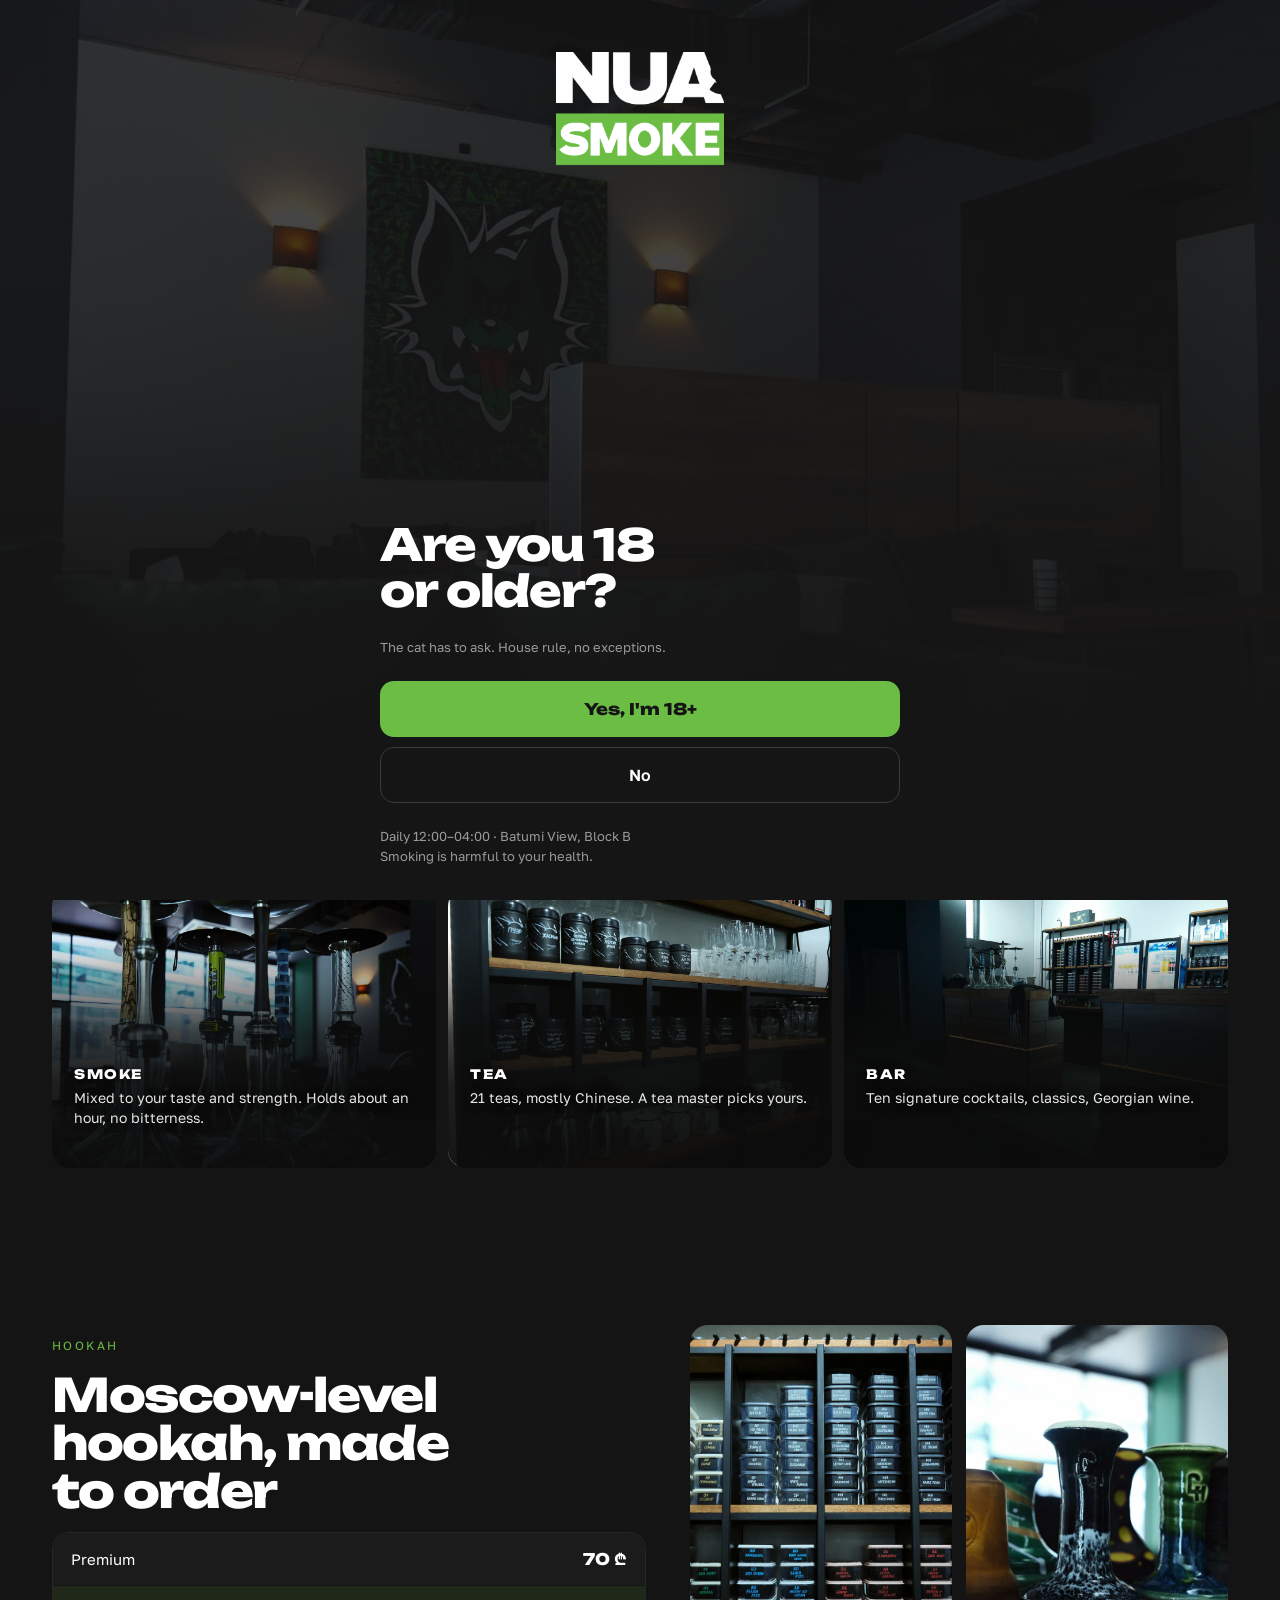
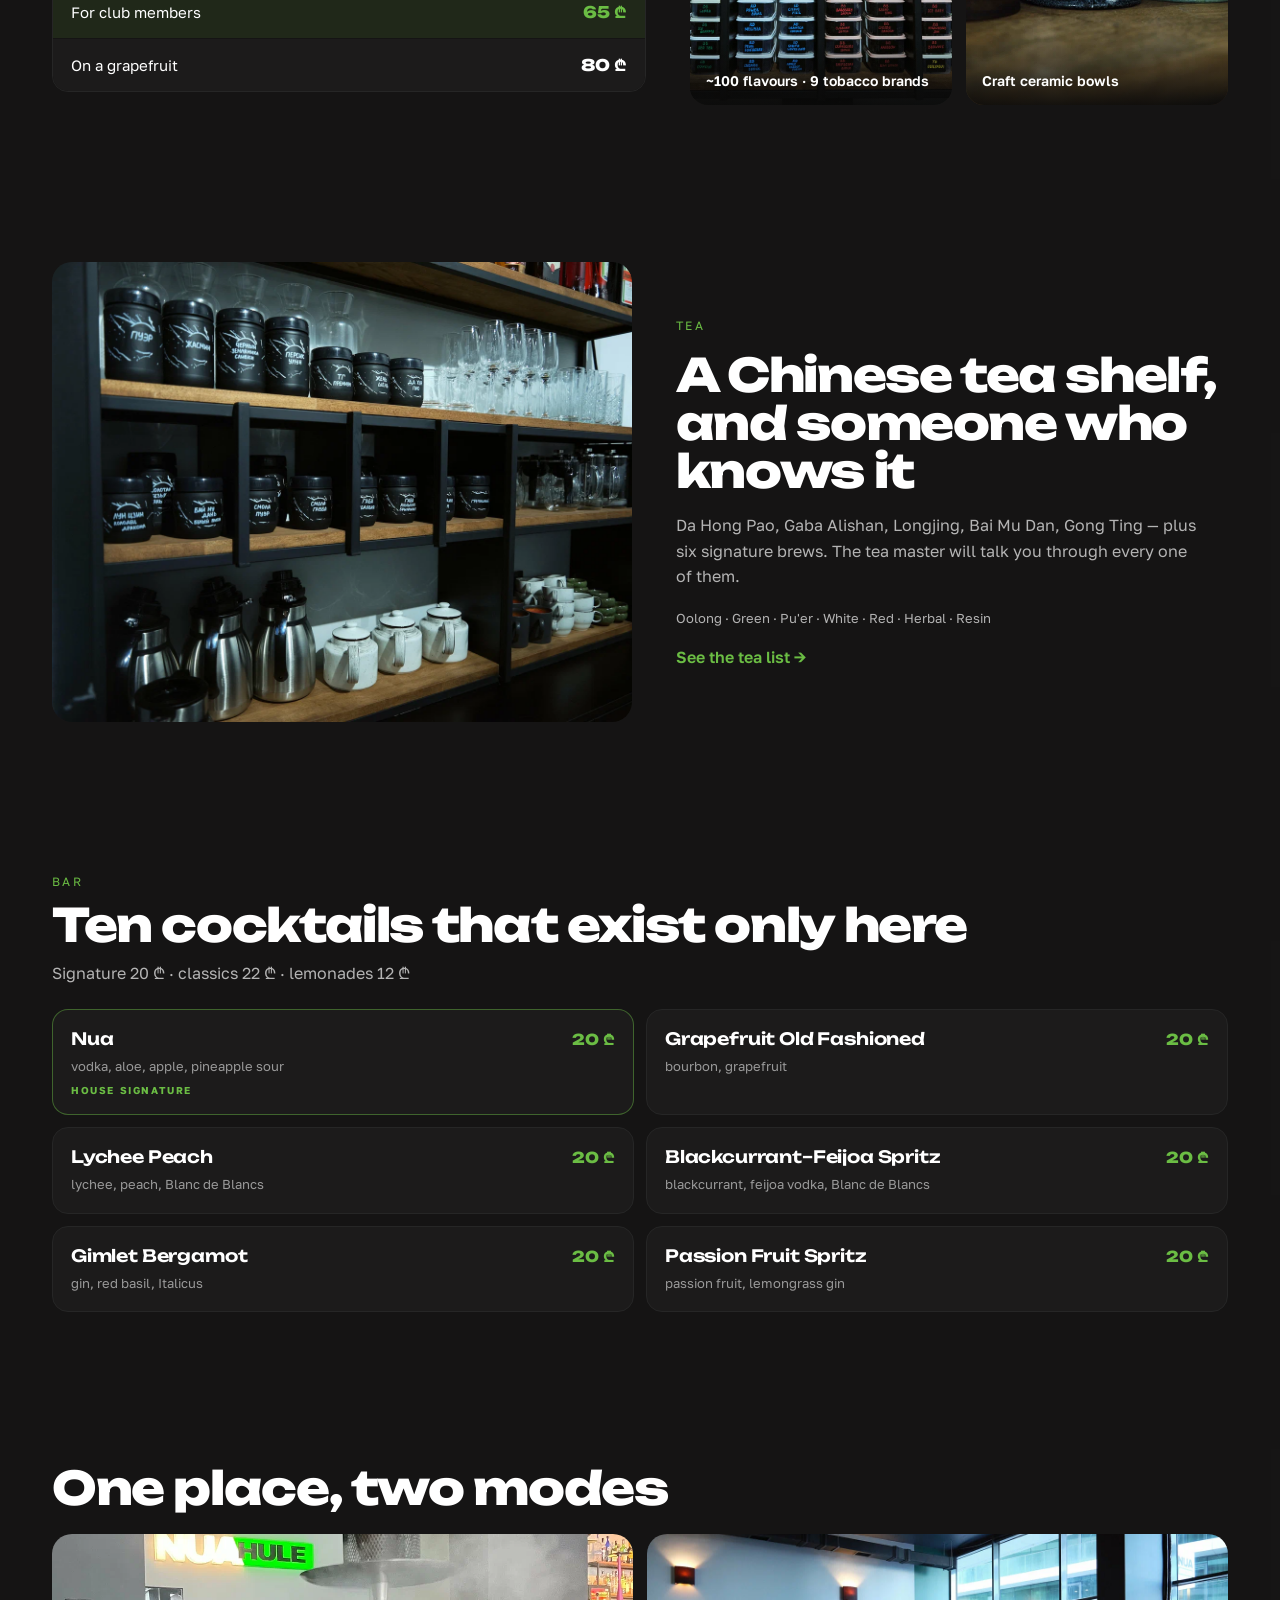
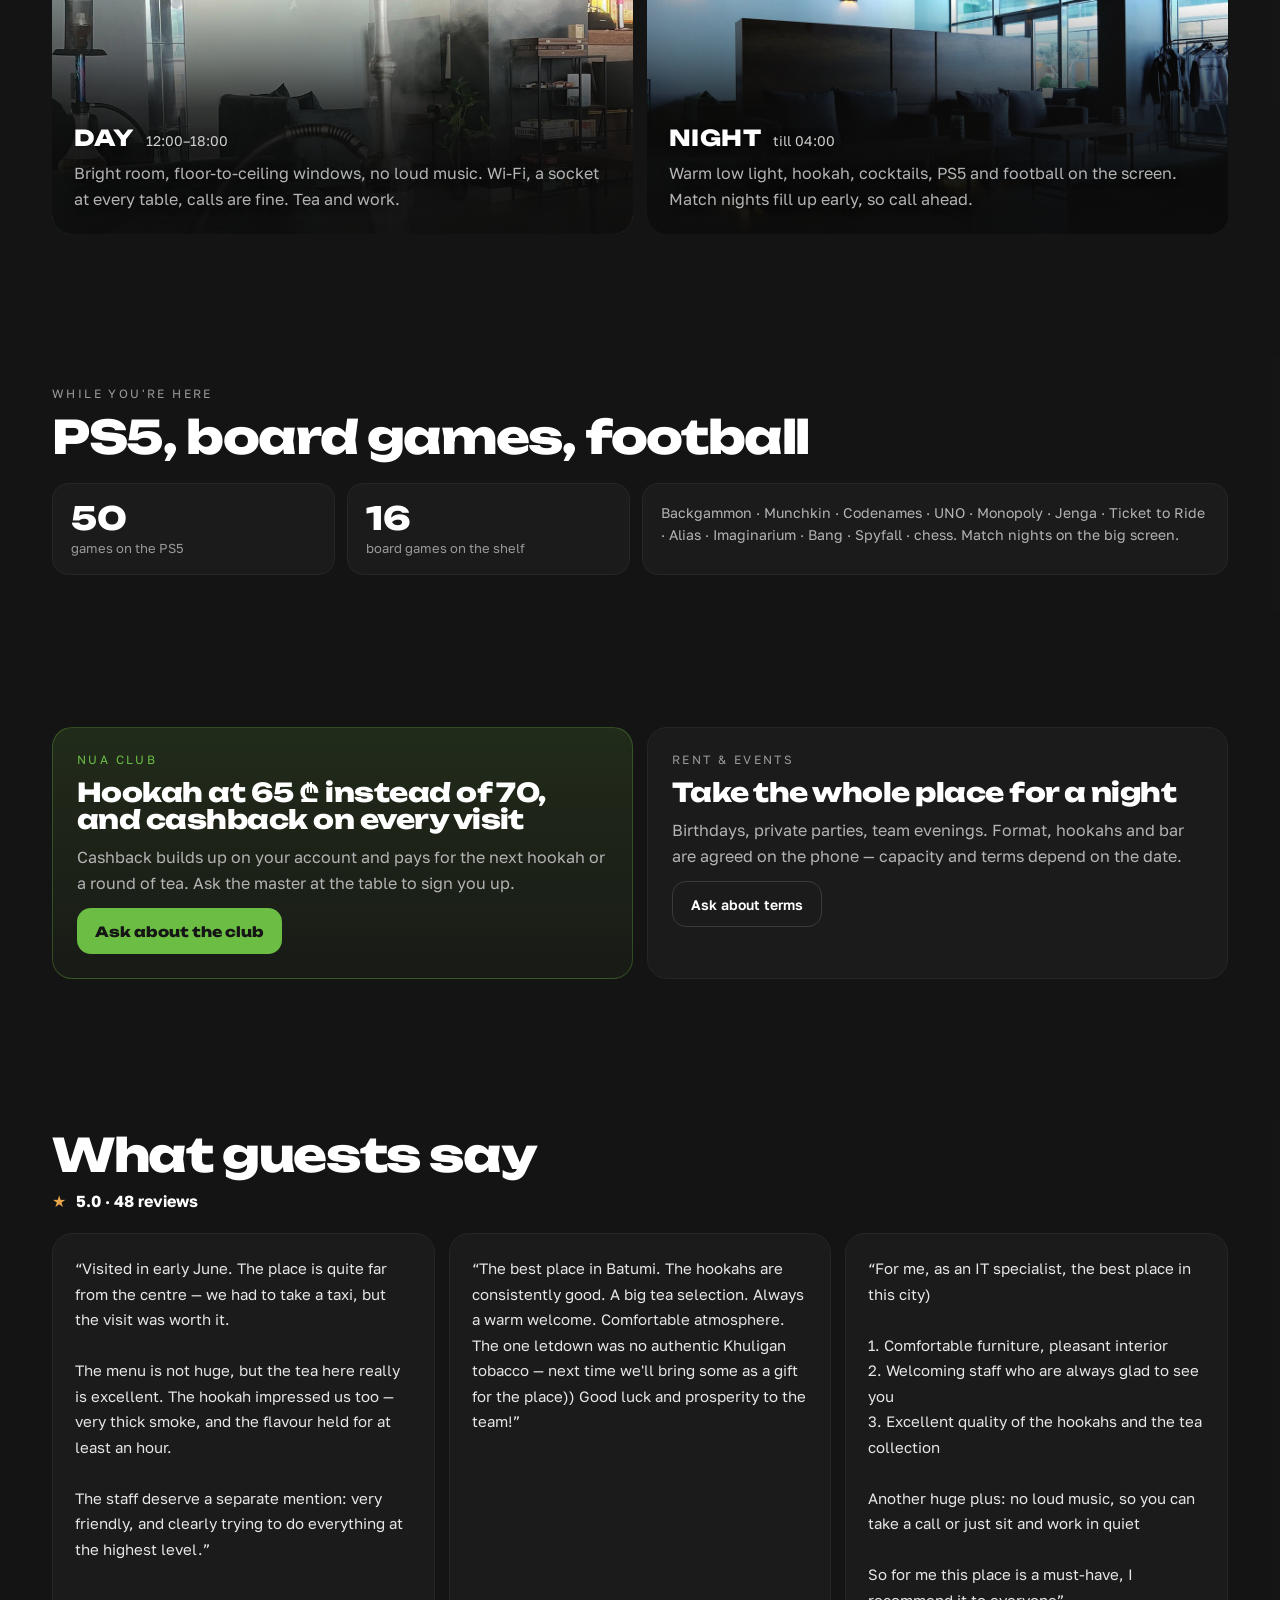
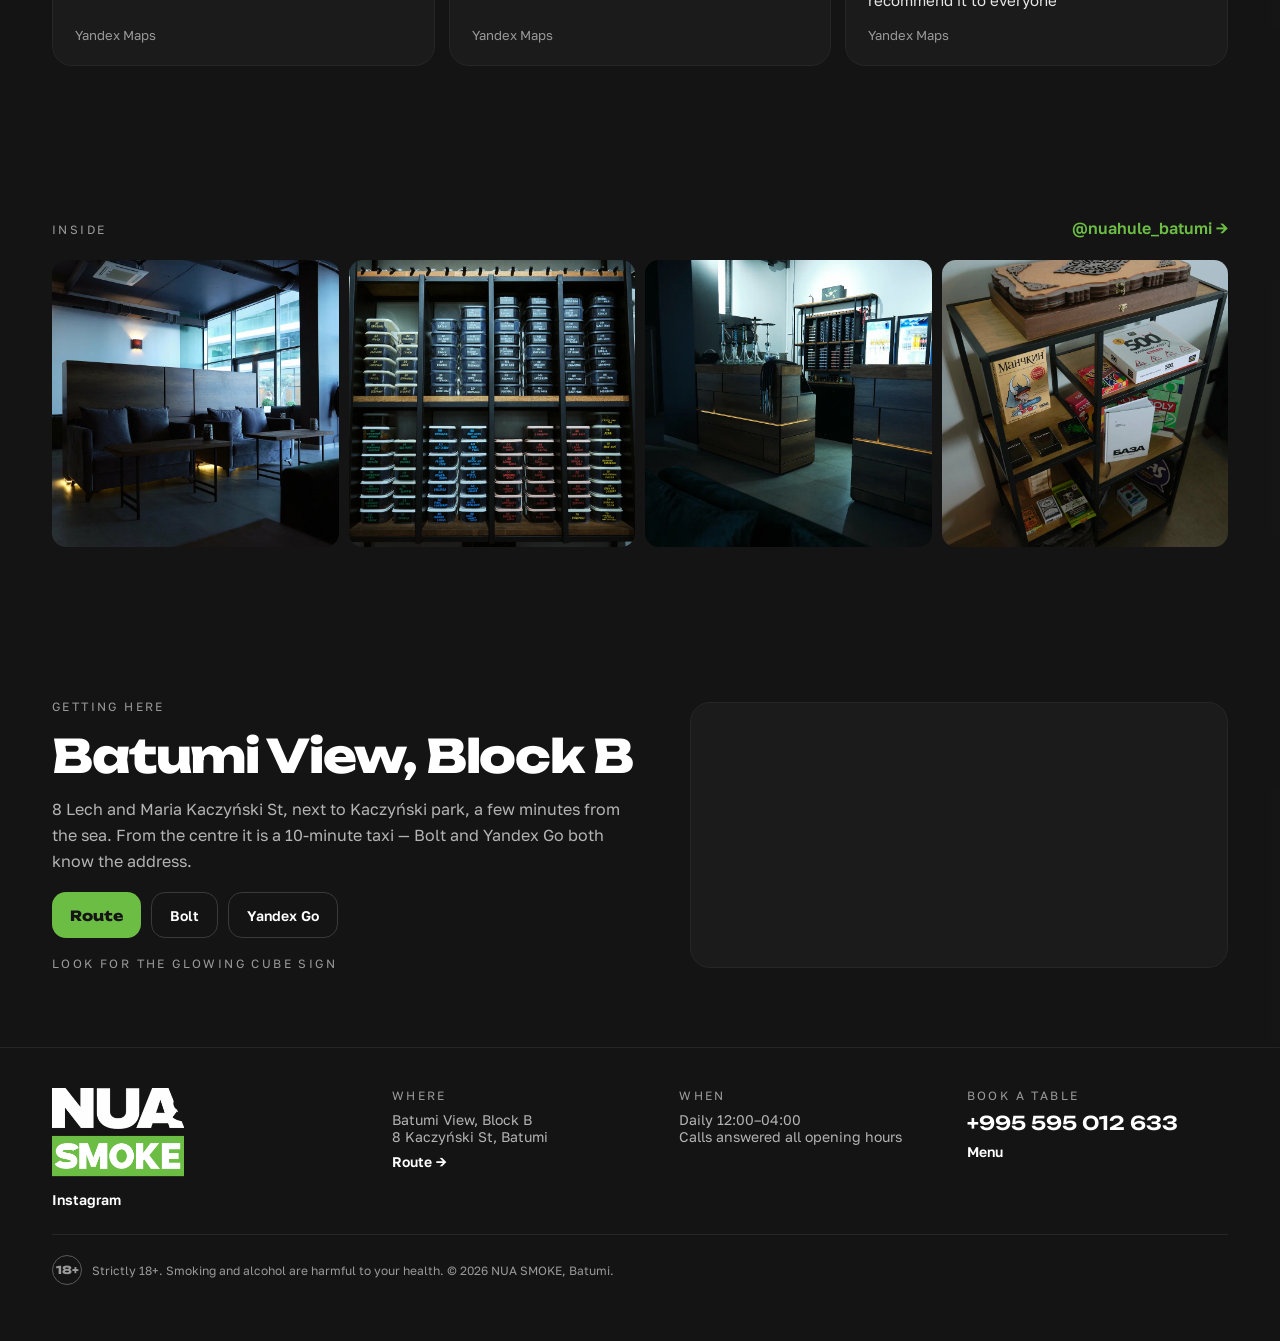
==== commit 1deff11a: "Главная: видео с дымом фоном на всю страницу - Видео вынесено из hero в фиксированный слой .bgvid (к" ====
--- a/index.html
+++ b/index.html
@@ -18,7 +18,7 @@
 <link rel="preconnect" href="https://fonts.googleapis.com">
 <link rel="preconnect" href="https://fonts.gstatic.com" crossorigin>
 <link href="https://fonts.googleapis.com/css2?family=Unbounded:wght@400;600;800&family=Golos+Text:wght@400;500;600;700&family=Noto+Sans+Georgian:wght@400;600;700&display=swap" rel="stylesheet">
-<link rel="stylesheet" href="assets/site.css">
+<link rel="stylesheet" href="assets/site.css?v=68b29d92">
 </head>
 <body><div class="gate" id="gate" role="dialog" aria-modal="true" aria-label="18+">
   <div class="gate__bg"><img src="assets/photos/07-hall-cat-mascot.webp" alt=""></div>
@@ -32,7 +32,8 @@
     </div>
     <div class="gate__note">Daily 12:00–04:00 · Batumi View, Block B<br>Smoking is harmful to your health.</div>
   </div>
-</div><header class="hdr"><div class="hdr__in">
+</div><div class="bgvid bgvid--home" aria-hidden="true"><video src="assets/video/smoke2_360p.mp4" autoplay muted loop playsinline></video></div>
+<header class="hdr"><div class="hdr__in">
   <a href="#top"><img class="hdr__logo" src="assets/logo/nua-smoke-horizontal.png" alt="NUA SMOKE"></a>
   <nav class="nav">
     <a href="#hookah">Hookah</a>
@@ -48,9 +49,7 @@
 </div></header>
 <main id="top">
   <section class="hero">
-    <div class="hero__media">
-      <video src="assets/video/smoke2_360p.mp4" poster="assets/photos/01-hookahs-lineup.webp" autoplay muted loop playsinline aria-hidden="true"></video>
-    </div>
+    <div class="hero__media"></div>
     <div class="hero__in">
       <span class="badge"><span class="badge__star">★</span>5.0 on Yandex Maps and TripAdvisor · 48 reviews</span>
       <h1>Thick smoke. Real tea.<br><span style="color:#6BBD44">Open till 4 am.</span></h1>
@@ -205,6 +204,6 @@
   <a href="https://www.google.com/maps/dir/?api=1&amp;destination=Nuahule+Smoke+Batumi&amp;destination_place_id=ChIJ7ZgDi6uFZ0ARDMnWfTGJ0kk" target="_blank" rel="noopener">Route</a>
 </nav>
 <script type="application/ld+json">{"@context":"https://schema.org","@type":"BarOrPub","name":"NUA SMOKE","image":"https://bortman01.github.io/Hookah/assets/photos/01-hookahs-lineup.webp","telephone":"+995595012633","priceRange":"₾₾","currenciesAccepted":"GEL","smokingAllowed":true,"address":{"@type":"PostalAddress","streetAddress":"Lech and Maria Kaczyński St 8, Batumi View, Block B","addressLocality":"Batumi","addressCountry":"GE"},"geo":{"@type":"GeoCoordinates","latitude":41.62292,"longitude":41.5934384},"openingHoursSpecification":[{"@type":"OpeningHoursSpecification","dayOfWeek":["Monday","Tuesday","Wednesday","Thursday","Friday","Saturday","Sunday"],"opens":"12:00","closes":"04:00"}],"aggregateRating":{"@type":"AggregateRating","ratingValue":"5.0","reviewCount":"48"},"sameAs":["https://instagram.com/nuahule_batumi"],"url":"https://bortman01.github.io/Hookah/"}</script>
-<script src="assets/site.js"></script>
+<script src="assets/site.js?v=4f79dc56"></script>
 </body>
 </html>
--- a/assets/site.css
+++ b/assets/site.css
@@ -47,7 +47,7 @@
 .hero{position:relative;min-height:78vh;display:flex;align-items:flex-end;overflow:hidden}
 .hero__media,.hero__media video,.hero__media img{position:absolute;inset:0;width:100%;height:100%;object-fit:cover}
 .hero__media::after{content:"";position:absolute;inset:0;z-index:1;pointer-events:none;
-  background:linear-gradient(180deg,rgba(22,21,21,.55) 0%,rgba(22,21,21,.25) 38%,rgba(22,21,21,.92) 88%,#161515 100%)}
+  background:linear-gradient(180deg,rgba(22,21,21,.24) 0%,rgba(22,21,21,0) 38%,rgba(22,21,21,.57) 88%,rgba(22,21,21,.64) 100%)}
 .hero__in{position:relative;z-index:2;display:flex;flex-direction:column;gap:18px;padding:120px 18px 44px;max-width:1240px;margin:0 auto;width:100%}
 .hero__sub{font-size:clamp(15px,1.4vw,18px);color:#c4c4c4;max-width:56ch;line-height:1.55}
 .badge{display:inline-flex;align-items:center;gap:8px;align-self:flex-start;padding:7px 13px;border-radius:999px;
@@ -174,6 +174,14 @@
 .gate__btns .btn{height:56px;font-size:16px}
 
 /* menu page */
+/* fixed smoke video behind the whole menu; z-index:-1 paints above the canvas background, below content */
+.bgvid{position:fixed;inset:0;z-index:-1;overflow:hidden;pointer-events:none}
+.bgvid video{width:100%;height:100%;object-fit:cover}
+.bgvid::after{content:"";position:absolute;inset:0;background:rgba(22,21,21,.72)}
+/* home: light base dim over the video, hero adds its own gradient on top, every block below
+   gets a .64 wash so text stays readable. Combined: hero .33/.12/.62 -> .68, same as the blocks */
+.bgvid--home::after{background:rgba(22,21,21,.12)}
+.bgvid--home~main>.sect,.bgvid--home~.ftr{background:rgba(22,21,21,.64)}
 .mhead{padding-top:26px;padding-bottom:10px}
 .wifi{display:flex;align-items:center;justify-content:space-between;gap:14px;border-radius:16px;background:var(--bg2);border:1px solid var(--line);padding:16px 18px}
 .wifi__k{font-size:12px;letter-spacing:.16em;text-transform:uppercase;color:var(--mute)}
